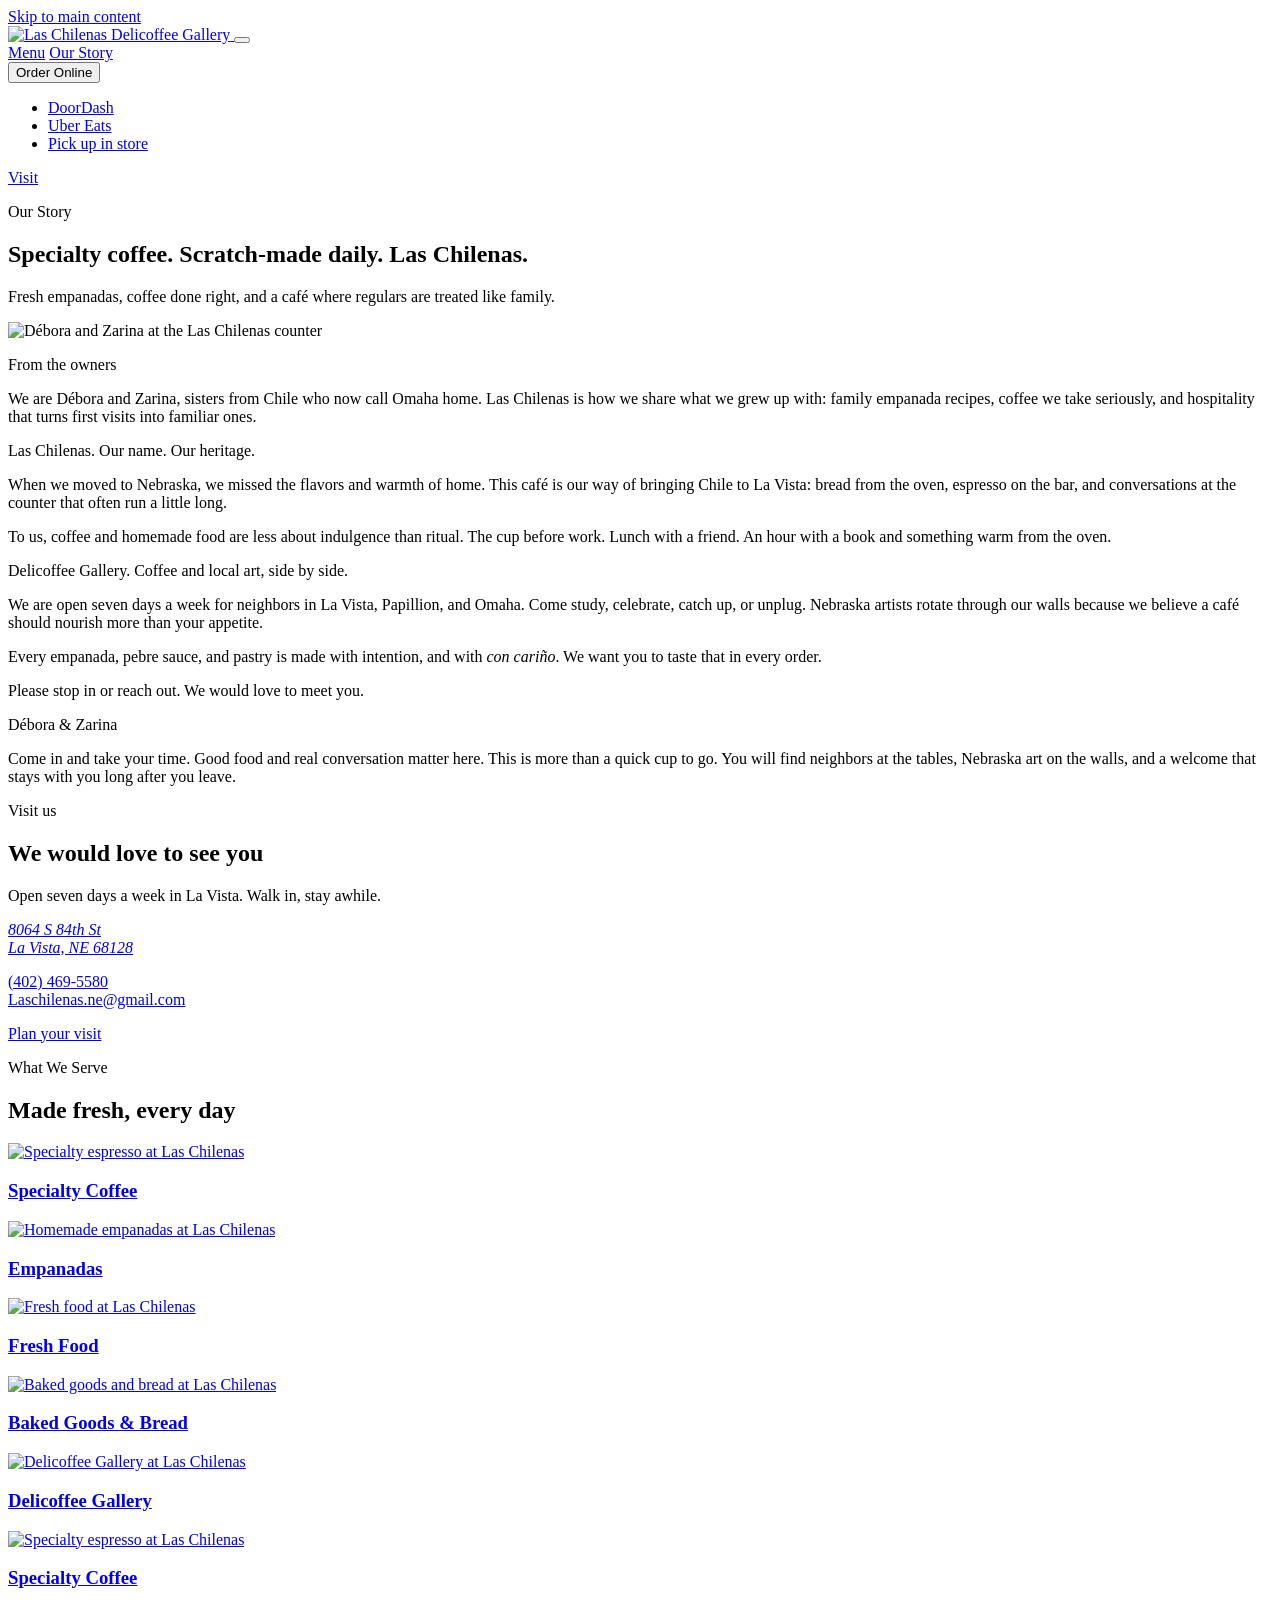
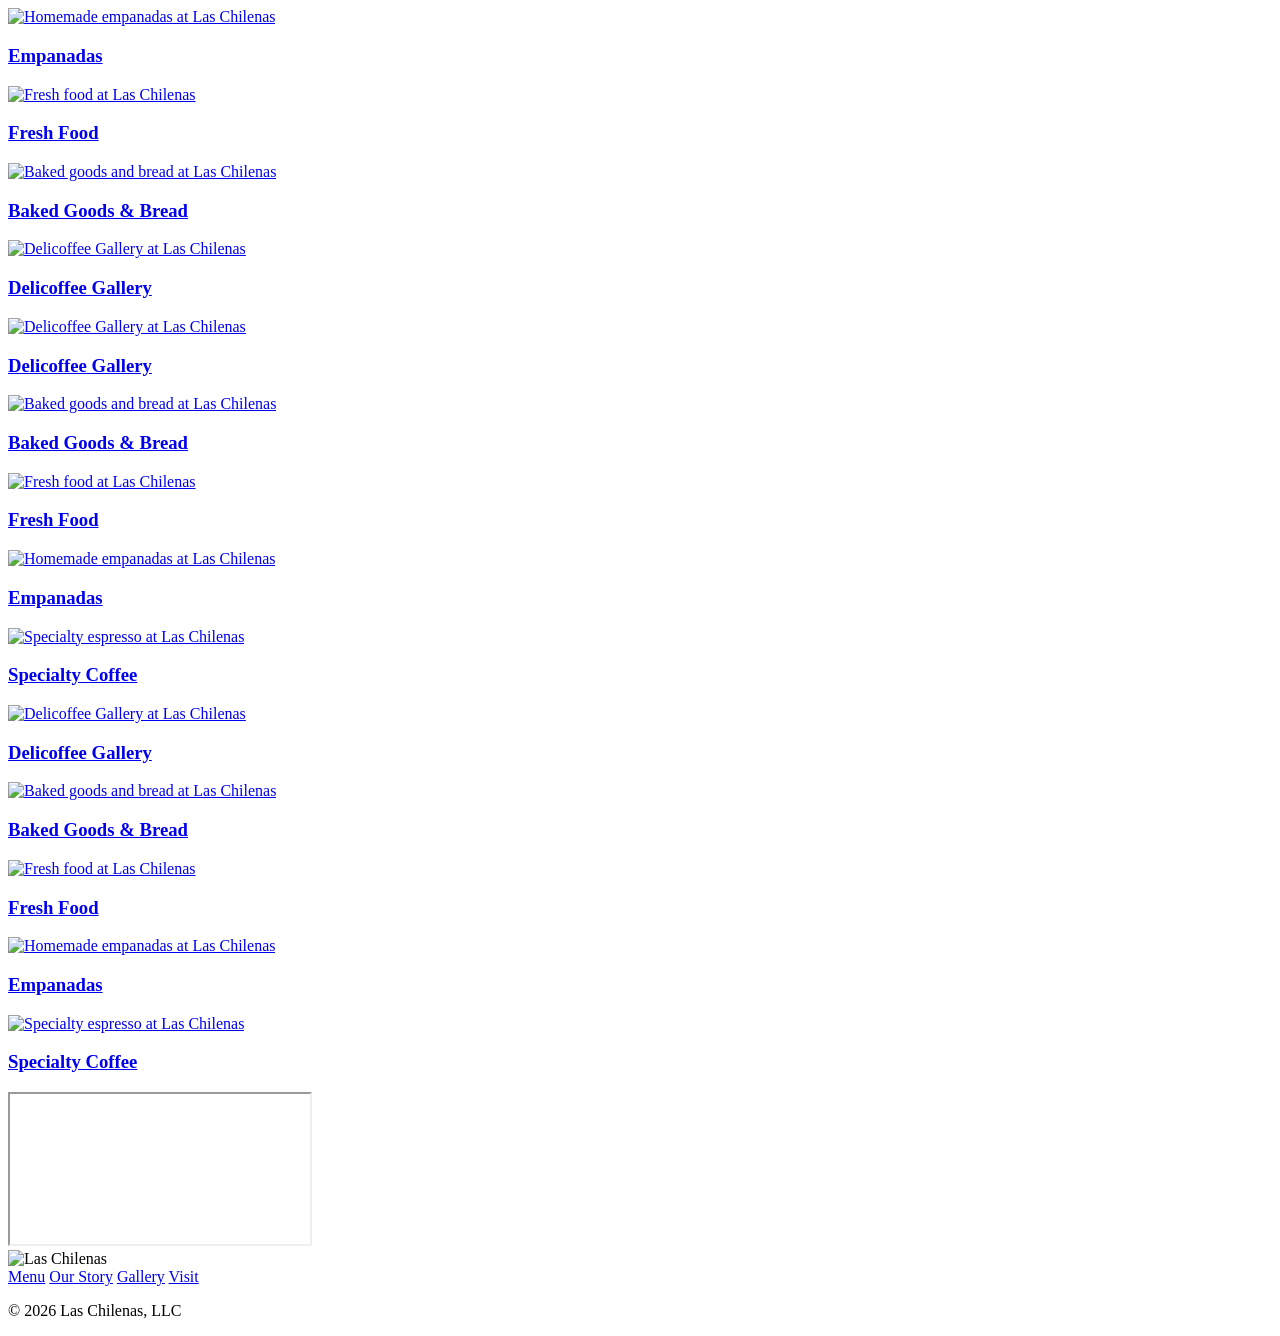
==== about.html @ c07db8d2 "Add files via upload" ====
<!DOCTYPE html>
<html lang="en">
<head>
  <meta charset="UTF-8">
  <meta name="viewport" content="width=device-width, initial-scale=1.0">
  <title>Our Story | Las Chilenas — Chilean Coffee &amp; Empanadas in La Vista, Nebraska</title>
  <meta name="description" content="Meet Débora and Zarina, the Chilean sisters behind Las Chilenas. Homemade empanadas, Guatemalan specialty coffee, and warm hospitality in La Vista, Nebraska.">
  <link rel="canonical" href="https://www.laschilenas.com/about">

  <meta property="og:type" content="website">
  <meta property="og:title" content="Our Story | Las Chilenas">
  <meta property="og:description" content="Two Chilean sisters sharing the flavors of home in La Vista, Nebraska.">
  <meta property="og:url" content="https://www.laschilenas.com/about">

  <link rel="preconnect" href="https://fonts.googleapis.com">
  <link rel="preconnect" href="https://fonts.gstatic.com" crossorigin>
  <link href="https://fonts.googleapis.com/css2?family=Newsreader:ital,opsz,wght@0,6..72,400;0,6..72,500;0,6..72,600;1,6..72,400&family=Instrument+Sans:wght@400;500;600;700&display=swap" rel="stylesheet">
  <link rel="stylesheet" href="css/styles.css">
</head>
<body class="page-about">

  <a href="#main" class="skip-link">Skip to main content</a>

  <header class="site-header is-scrolled" id="site-header">
    <div class="header-bar">
      <a href="index.html" class="logo-link" aria-label="Las Chilenas home">
        <img src="images/logo-las-chilenas-vector.svg" alt="Las Chilenas Delicoffee Gallery" class="header-logo-seal" width="56" height="56">
      </a>

      <button type="button" class="menu-toggle" aria-label="Open menu" aria-expanded="false" aria-controls="main-nav">
        <span class="menu-toggle__bar" aria-hidden="true"></span>
        <span class="menu-toggle__bar" aria-hidden="true"></span>
        <span class="menu-toggle__bar" aria-hidden="true"></span>
      </button>
    </div>

    <div class="nav-backdrop" aria-hidden="true"></div>

    <nav id="main-nav" class="main-nav" aria-label="Main navigation">
      <a href="menu.html">Menu</a>
      <a href="about.html" aria-current="page">Our Story</a>
      <div class="nav-dropdown">
        <button type="button" class="nav-dropdown__trigger" aria-expanded="false" aria-haspopup="true">Order Online</button>
        <ul class="nav-dropdown__menu" role="menu">
          <li role="none"><a href="https://www.doordash.com/store/36217389?utm_source=mx_share" role="menuitem" target="_blank" rel="noopener noreferrer">DoorDash</a></li>
          <li role="none"><a href="https://www.ubereats.com/store/las-chilenas-la-vista/IOowGbUzXh-drGN0BZdOHw?diningMode=DELIVERY&amp;surfaceName=" role="menuitem" target="_blank" rel="noopener noreferrer">Uber Eats</a></li>
          <li role="none"><a href="https://order.toasttab.com/online/las-chilenas-llc-8064-south-84th-street" role="menuitem" target="_blank" rel="noopener noreferrer">Pick up in store</a></li>
        </ul>
      </div>
      <a href="visit-us.html">Visit</a>
    </nav>
  </header>

  <main id="main">
    <article class="about-story">
      <header class="about-page-hero">
        <p class="eyebrow">Our Story</p>
        <h1 class="about-page-hero__stack">
          <span>Specialty coffee.</span>
          <span>Scratch-made daily.</span>
          <span>Las Chilenas.</span>
        </h1>
        <p class="about-page-hook">Fresh empanadas, coffee done right, and a café where regulars are treated like family.</p>
      </header>

      <section class="about-page-letter" aria-labelledby="owners-heading">
        <div class="about-page-letter__grid">
          <div class="about-page-letter__visual">
            <img src="images/Chilena-2-1.jpg" alt="Débora and Zarina at the Las Chilenas counter" width="800" height="1000" loading="lazy">
          </div>
          <div class="about-page-letter__copy">
            <p class="eyebrow" id="owners-heading">From the owners</p>
            <p>
              We are Débora and Zarina, sisters from Chile who now call Omaha home. Las Chilenas is how we share what we grew up with: family empanada recipes, coffee we take seriously, and hospitality that turns first visits into familiar ones.
            </p>
            <p class="about-page-aside">Las Chilenas. Our name. Our heritage.</p>
            <p>
              When we moved to Nebraska, we missed the flavors and warmth of home. This café is our way of bringing Chile to La Vista: bread from the oven, espresso on the bar, and conversations at the counter that often run a little long.
            </p>
            <p>
              To us, coffee and homemade food are less about indulgence than ritual. The cup before work. Lunch with a friend. An hour with a book and something warm from the oven.
            </p>
            <p class="about-page-aside">Delicoffee Gallery. Coffee and local art, side by side.</p>
            <p>
              We are open seven days a week for neighbors in La Vista, Papillion, and Omaha. Come study, celebrate, catch up, or unplug. Nebraska artists rotate through our walls because we believe a café should nourish more than your appetite.
            </p>
            <p>
              Every empanada, pebre sauce, and pastry is made with intention, and with <em>con cariño</em>. We want you to taste that in every order.
            </p>
            <p>Please stop in or reach out. We would love to meet you.</p>
            <p class="about-page-signature">Débora &amp; Zarina</p>
          </div>
        </div>
      </section>

      <section class="about-page-ritual" aria-label="A place to gather">
        <div class="about-page-ritual__inner">
          <p>
            Come in and take your time. Good food and real conversation matter here. This is more than a quick cup to go. You will find neighbors at the tables, Nebraska art on the walls, and a welcome that stays with you long after you leave.
          </p>
        </div>
      </section>

      <section class="about-page-visit" aria-labelledby="about-visit-heading">
        <div class="about-page-visit__inner">
          <p class="eyebrow">Visit us</p>
          <h2 id="about-visit-heading">We would love to see you</h2>
          <p class="about-page-visit__lead">Open seven days a week in La Vista. Walk in, stay awhile.</p>
          <address class="about-page-visit__address">
            <a href="https://maps.google.com/?q=8064+S+84th+St+La+Vista+NE+68128" target="_blank" rel="noopener noreferrer">
              8064 S 84th St<br>La Vista, NE 68128
            </a>
          </address>
          <p class="about-page-visit__contact">
            <a href="tel:+14024695580">(402) 469-5580</a><br>
            <a href="mailto:Laschilenas.ne@gmail.com">Laschilenas.ne@gmail.com</a>
          </p>
          <a href="visit-us.html" class="btn btn-dark">Plan your visit</a>
        </div>
      </section>
    </article>

    <section class="menu-scroll menu-scroll--dual" aria-labelledby="about-menu-heading">
      <div class="menu-scroll-header">
        <p class="eyebrow">What We Serve</p>
        <h2 id="about-menu-heading">Made fresh, every day</h2>
      </div>
      <div class="auto-marquee-dual">
        <div class="auto-marquee auto-marquee--menu" data-auto-marquee>
          <div class="auto-marquee__viewport">
            <div class="auto-marquee__track">
              <div class="auto-marquee__group" role="list" aria-label="Menu highlights">
                <article class="menu-item" role="listitem">
                  <a href="index.html#visit" class="menu-item-link">
                    <div class="menu-item-image">
                      <img src="images/best-espresso-in-omaha.jpg" alt="Specialty espresso at Las Chilenas" width="600" height="750" loading="lazy">
                    </div>
                    <h3>Specialty Coffee</h3>
                  </a>
                </article>
                <article class="menu-item" role="listitem">
                  <a href="index.html#visit" class="menu-item-link">
                    <div class="menu-item-image">
                      <img src="images/best-empanadas-in-omaha-spanish-hot-pockets.jpg" alt="Homemade empanadas at Las Chilenas" width="600" height="750" loading="lazy">
                    </div>
                    <h3>Empanadas</h3>
                  </a>
                </article>
                <article class="menu-item" role="listitem">
                  <a href="index.html#visit" class="menu-item-link">
                    <div class="menu-item-image">
                      <img src="images/lunch-near-me-papillion.jpg" alt="Fresh food at Las Chilenas" width="600" height="750" loading="lazy">
                    </div>
                    <h3>Fresh Food</h3>
                  </a>
                </article>
                <article class="menu-item" role="listitem">
                  <a href="index.html#visit" class="menu-item-link">
                    <div class="menu-item-image">
                      <img src="images/laschilenas-ne-desserts.jpg" alt="Baked goods and bread at Las Chilenas" width="600" height="750" loading="lazy">
                    </div>
                    <h3>Baked Goods &amp; Bread</h3>
                  </a>
                </article>
                <article class="menu-item" role="listitem">
                  <a href="index.html#gallery" class="menu-item-link">
                    <div class="menu-item-image">
                      <img src="images/local-artwork-gallery-and-coffee.jpg" alt="Delicoffee Gallery at Las Chilenas" width="600" height="750" loading="lazy">
                    </div>
                    <h3>Delicoffee Gallery</h3>
                  </a>
                </article>
              </div>
            </div>
          </div>
        </div>
        <div class="auto-marquee auto-marquee--menu" data-auto-marquee data-auto-marquee-reverse>
          <div class="auto-marquee__viewport">
            <div class="auto-marquee__track">
              <div class="auto-marquee__group" role="list" aria-label="Menu highlights">
                <article class="menu-item" role="listitem">
                  <a href="index.html#gallery" class="menu-item-link">
                    <div class="menu-item-image">
                      <img src="images/local-artwork-gallery-and-coffee.jpg" alt="Delicoffee Gallery at Las Chilenas" width="600" height="750" loading="lazy">
                    </div>
                    <h3>Delicoffee Gallery</h3>
                  </a>
                </article>
                <article class="menu-item" role="listitem">
                  <a href="index.html#visit" class="menu-item-link">
                    <div class="menu-item-image">
                      <img src="images/laschilenas-ne-desserts.jpg" alt="Baked goods and bread at Las Chilenas" width="600" height="750" loading="lazy">
                    </div>
                    <h3>Baked Goods &amp; Bread</h3>
                  </a>
                </article>
                <article class="menu-item" role="listitem">
                  <a href="index.html#visit" class="menu-item-link">
                    <div class="menu-item-image">
                      <img src="images/lunch-near-me-papillion.jpg" alt="Fresh food at Las Chilenas" width="600" height="750" loading="lazy">
                    </div>
                    <h3>Fresh Food</h3>
                  </a>
                </article>
                <article class="menu-item" role="listitem">
                  <a href="index.html#visit" class="menu-item-link">
                    <div class="menu-item-image">
                      <img src="images/best-empanadas-in-omaha-spanish-hot-pockets.jpg" alt="Homemade empanadas at Las Chilenas" width="600" height="750" loading="lazy">
                    </div>
                    <h3>Empanadas</h3>
                  </a>
                </article>
                <article class="menu-item" role="listitem">
                  <a href="index.html#visit" class="menu-item-link">
                    <div class="menu-item-image">
                      <img src="images/best-espresso-in-omaha.jpg" alt="Specialty espresso at Las Chilenas" width="600" height="750" loading="lazy">
                    </div>
                    <h3>Specialty Coffee</h3>
                  </a>
                </article>
              </div>
            </div>
          </div>
        </div>
      </div>
    </section>

    <section class="map-section" aria-label="Map to Las Chilenas">
      <iframe
        src="https://www.google.com/maps/embed?pb=!1m18!1m12!1m3!1d3003.0577635278178!2d-96.04564710000001!3d41.176907299999996!2m3!1f0!2f0!3f0!3m2!1i1024!2i768!4f13.1!3m3!1m2!1s0x87938bda16a2f359%3A0xf21f3c4ce5357ab8!2sCoffee%20Bakery%20%22Las%20Chilenas%22%20Chilean%20Empanadas%20%26%20Specialty%20Coffee!5e0!3m2!1sen!2sus!4v1780367931080!5m2!1sen!2sus"
        allowfullscreen=""
        loading="lazy"
        referrerpolicy="no-referrer-when-downgrade"
        title="Las Chilenas on Google Maps"
      ></iframe>
    </section>
  </main>

  <footer class="site-footer">
    <div class="footer-inner">
      <img src="images/logo-main-2.png" alt="Las Chilenas" class="footer-logo-seal" width="64" height="64">
      <nav class="footer-nav" aria-label="Footer navigation">
        <a href="menu.html">Menu</a>
        <a href="about.html" aria-current="page">Our Story</a>
        <a href="index.html#gallery">Gallery</a>
        <a href="visit-us.html">Visit</a>
      </nav>
      <p class="footer-copy">&copy; 2026 Las Chilenas, LLC</p>
    </div>
  </footer>

  <script>
    const toggle = document.querySelector('.menu-toggle');
    const nav = document.querySelector('.main-nav');
    const navBackdrop = document.querySelector('.nav-backdrop');

    const closeNav = () => {
      nav?.classList.remove('open');
      toggle?.setAttribute('aria-expanded', 'false');
      toggle?.setAttribute('aria-label', 'Open menu');
      document.body.classList.remove('nav-open');
      navBackdrop?.setAttribute('aria-hidden', 'true');
    };

    const openNav = () => {
      nav?.classList.add('open');
      toggle?.setAttribute('aria-expanded', 'true');
      toggle?.setAttribute('aria-label', 'Close menu');
      document.body.classList.add('nav-open');
      navBackdrop?.setAttribute('aria-hidden', 'false');
    };

    toggle?.addEventListener('click', () => {
      if (nav?.classList.contains('open')) {
        closeNav();
      } else {
        openNav();
      }
    });

    navBackdrop?.addEventListener('click', closeNav);

    nav?.querySelectorAll('a').forEach(link => {
      link.addEventListener('click', closeNav);
    });

    document.querySelectorAll('.nav-dropdown').forEach((dropdown) => {
      const trigger = dropdown.querySelector('.nav-dropdown__trigger');
      trigger?.addEventListener('click', (e) => {
        e.stopPropagation();
        const open = dropdown.classList.toggle('is-open');
        trigger.setAttribute('aria-expanded', String(open));
      });
    });

    document.addEventListener('click', (e) => {
      if (e.target.closest('.nav-dropdown')) return;
      document.querySelectorAll('.nav-dropdown').forEach((dropdown) => {
        dropdown.classList.remove('is-open');
        dropdown.querySelector('.nav-dropdown__trigger')?.setAttribute('aria-expanded', 'false');
      });
    });

    const reducedMotion = window.matchMedia('(prefers-reduced-motion: reduce)');

    const initAutoMarquee = (root) => {
      const track = root.querySelector('.auto-marquee__track');
      const group = root.querySelector('.auto-marquee__group');
      if (!track || !group) return;

      const isReverse = root.hasAttribute('data-auto-marquee-reverse');

      const ensureClone = () => {
        if (!track.querySelector('.auto-marquee__group[aria-hidden="true"]')) {
          const clone = group.cloneNode(true);
          clone.setAttribute('aria-hidden', 'true');
          clone.querySelectorAll('[id]').forEach((el) => el.removeAttribute('id'));
          track.appendChild(clone);
        }
      };

      const sync = () => {
        if (reducedMotion.matches) {
          track.classList.remove('is-playing', 'is-reverse');
          track.style.animationDuration = '';
          track.style.removeProperty('--marquee-shift');
          return;
        }

        ensureClone();

        const width = group.getBoundingClientRect().width;
        const gap = parseFloat(getComputedStyle(track).gap) || 0;
        const shift = width + gap;

        track.style.setProperty('--marquee-shift', `${shift}px`);
        track.style.animationDuration = `${Math.max(28, shift / 35)}s`;
        track.classList.toggle('is-reverse', isReverse);
        track.classList.add('is-playing');
      };

      sync();
      reducedMotion.addEventListener('change', sync);
      window.addEventListener('resize', sync);

      group.querySelectorAll('img').forEach((img) => {
        if (!img.complete) {
          img.addEventListener('load', sync, { once: true });
        }
      });
    };

    document.querySelectorAll('[data-auto-marquee]').forEach(initAutoMarquee);
  </script>
</body>
</html>
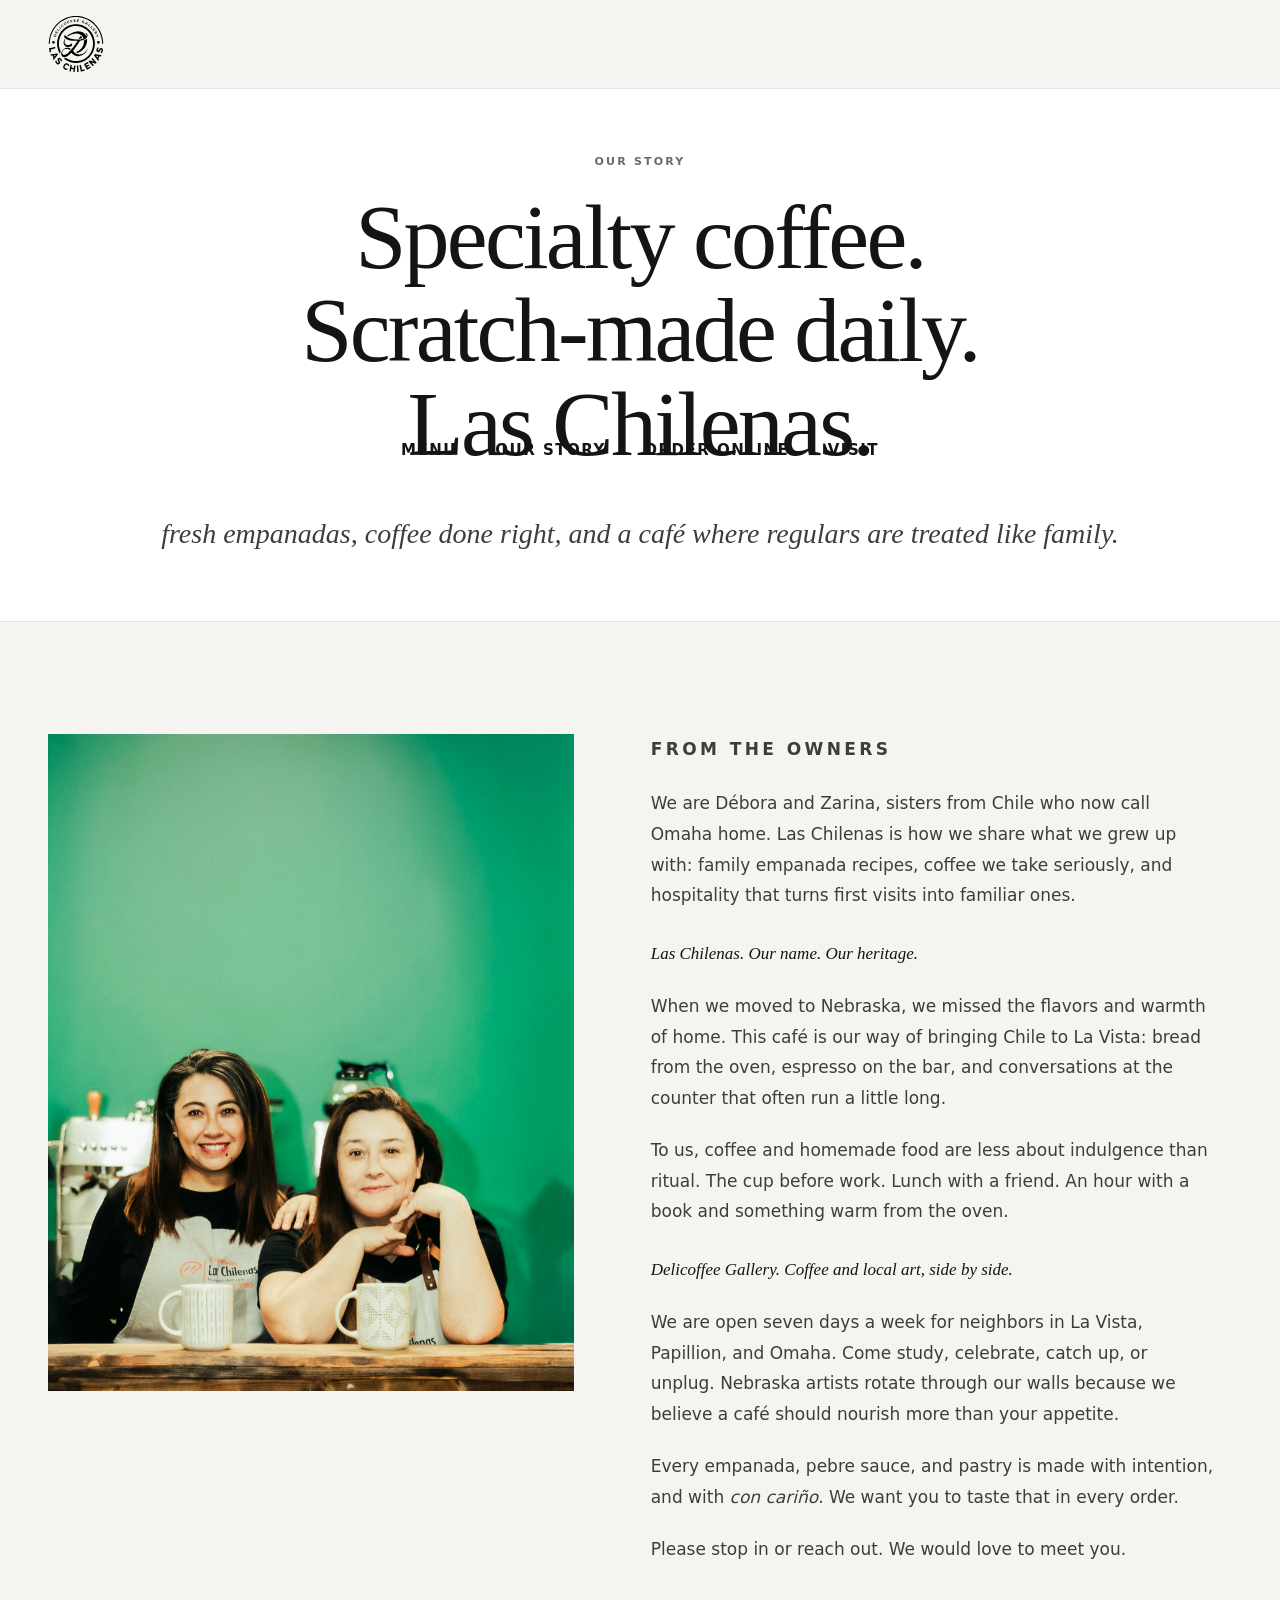
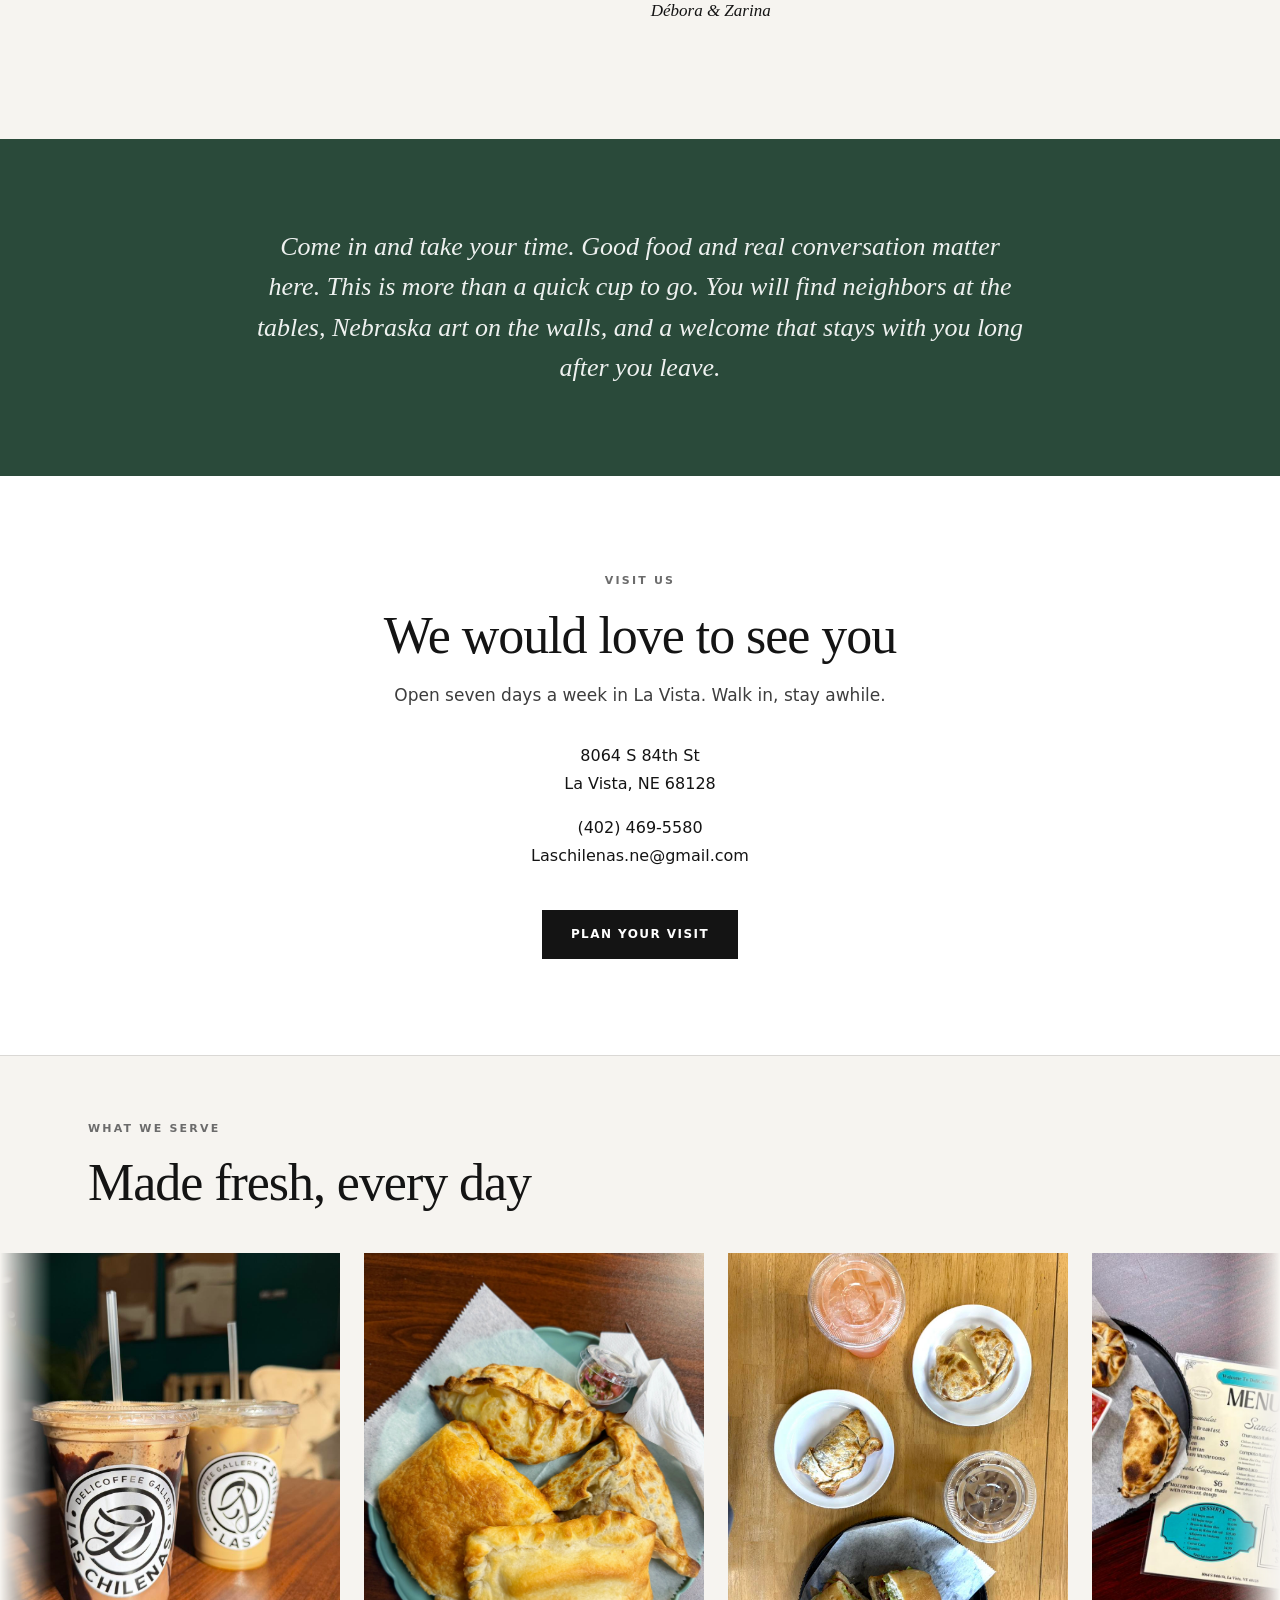
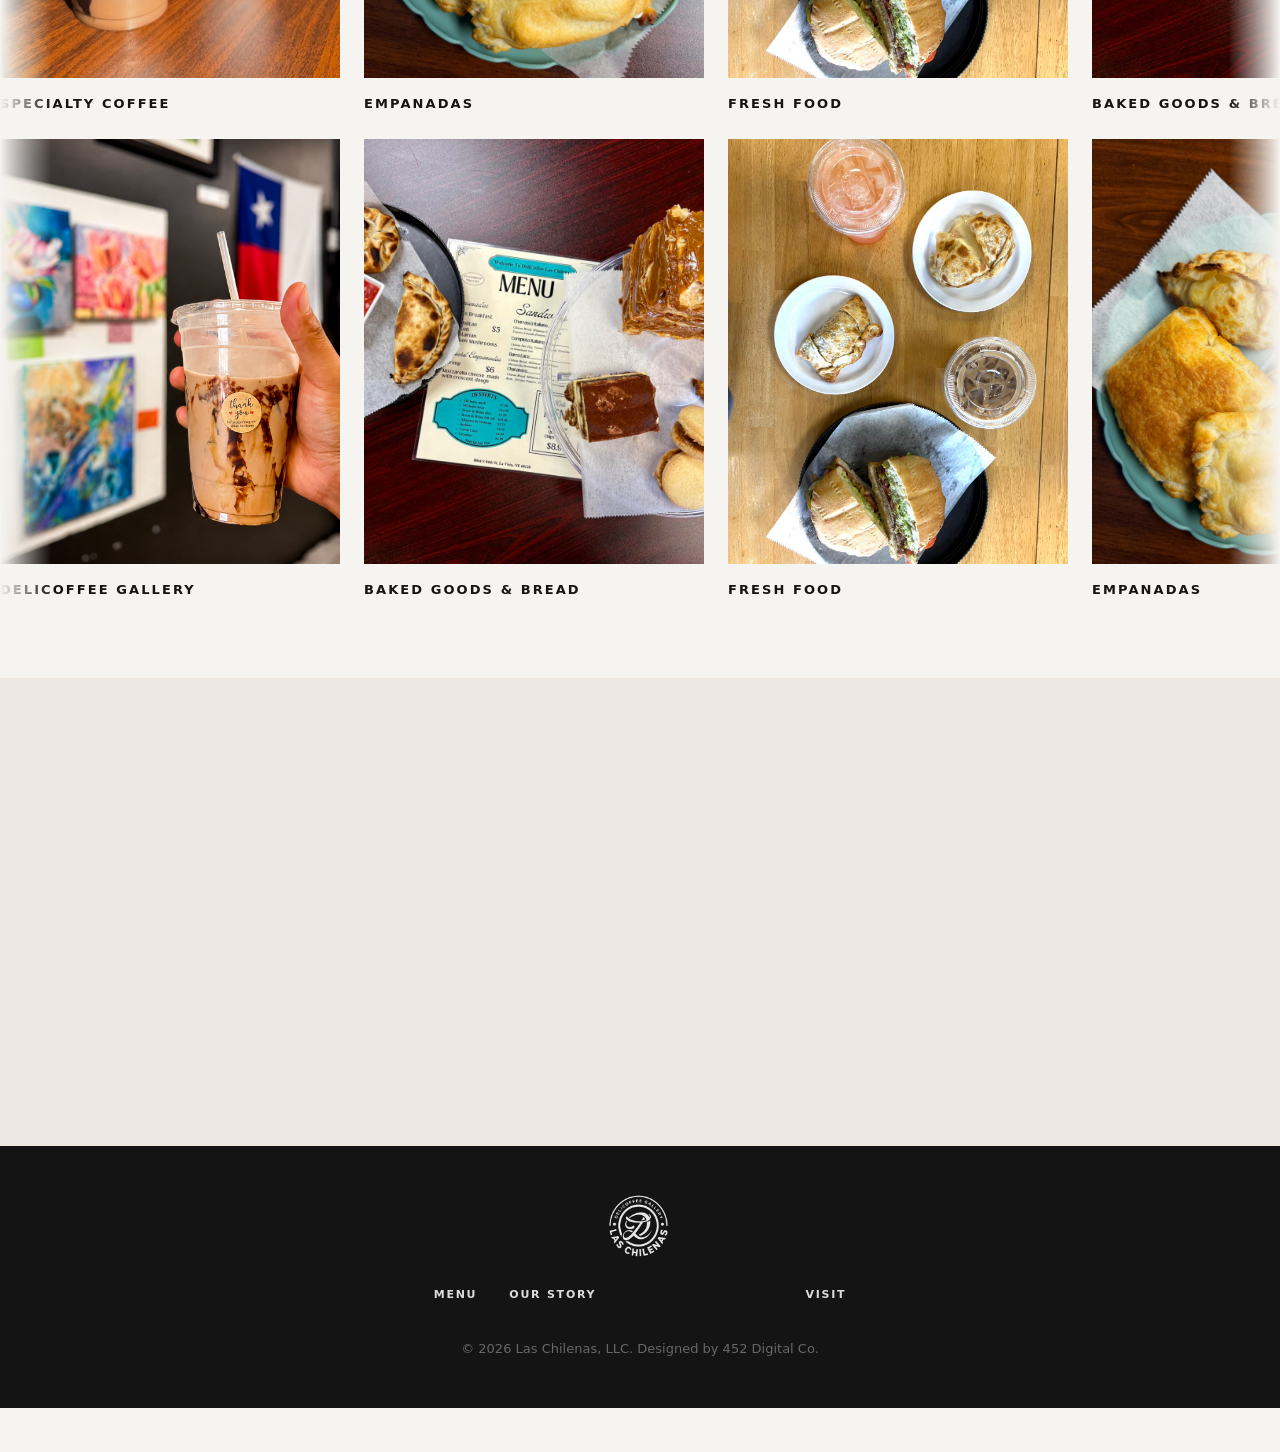
==== commit 0dc3cd53: "Add files via upload" ====
--- a/about.html
+++ b/about.html
@@ -16,6 +16,7 @@
   <link rel="preconnect" href="https://fonts.gstatic.com" crossorigin>
   <link href="https://fonts.googleapis.com/css2?family=Newsreader:ital,opsz,wght@0,6..72,400;0,6..72,500;0,6..72,600;1,6..72,400&family=Instrument+Sans:wght@400;500;600;700&display=swap" rel="stylesheet">
   <link rel="stylesheet" href="css/styles.css">
+  <link rel="icon" href="images/logo-las-chilenas-vector.svg" type="image/svg+xml" sizes="any">
 </head>
 <body class="page-about">
 
@@ -33,23 +34,23 @@
         <span class="menu-toggle__bar" aria-hidden="true"></span>
       </button>
     </div>
-
-    <div class="nav-backdrop" aria-hidden="true"></div>
-
-    <nav id="main-nav" class="main-nav" aria-label="Main navigation">
-      <a href="menu.html">Menu</a>
-      <a href="about.html" aria-current="page">Our Story</a>
-      <div class="nav-dropdown">
-        <button type="button" class="nav-dropdown__trigger" aria-expanded="false" aria-haspopup="true">Order Online</button>
-        <ul class="nav-dropdown__menu" role="menu">
-          <li role="none"><a href="https://www.doordash.com/store/36217389?utm_source=mx_share" role="menuitem" target="_blank" rel="noopener noreferrer">DoorDash</a></li>
-          <li role="none"><a href="https://www.ubereats.com/store/las-chilenas-la-vista/IOowGbUzXh-drGN0BZdOHw?diningMode=DELIVERY&amp;surfaceName=" role="menuitem" target="_blank" rel="noopener noreferrer">Uber Eats</a></li>
-          <li role="none"><a href="https://order.toasttab.com/online/las-chilenas-llc-8064-south-84th-street" role="menuitem" target="_blank" rel="noopener noreferrer">Pick up in store</a></li>
-        </ul>
-      </div>
-      <a href="visit-us.html">Visit</a>
-    </nav>
   </header>
+
+  <div class="nav-backdrop" aria-hidden="true"></div>
+
+  <nav id="main-nav" class="main-nav" aria-label="Main navigation">
+    <a href="menu.html">Menu</a>
+    <a href="about.html" aria-current="page">Our Story</a>
+    <div class="nav-dropdown">
+      <button type="button" class="nav-dropdown__trigger" aria-expanded="false" aria-haspopup="true">Order Online</button>
+      <ul class="nav-dropdown__menu" role="menu">
+        <li role="none"><a href="https://www.doordash.com/store/36217389?utm_source=mx_share" role="menuitem" target="_blank" rel="noopener noreferrer">DoorDash</a></li>
+        <li role="none"><a href="https://www.ubereats.com/store/las-chilenas-la-vista/IOowGbUzXh-drGN0BZdOHw?diningMode=DELIVERY&amp;surfaceName=" role="menuitem" target="_blank" rel="noopener noreferrer">Uber Eats</a></li>
+        <li role="none"><a href="https://order.toasttab.com/online/las-chilenas-llc-8064-south-84th-street" role="menuitem" target="_blank" rel="noopener noreferrer">Pick up in store</a></li>
+      </ul>
+    </div>
+    <a href="visit-us.html">Visit</a>
+  </nav>
 
   <main id="main">
     <article class="about-story">
@@ -242,10 +243,17 @@
       <nav class="footer-nav" aria-label="Footer navigation">
         <a href="menu.html">Menu</a>
         <a href="about.html" aria-current="page">Our Story</a>
-        <a href="index.html#gallery">Gallery</a>
+        <div class="nav-dropdown">
+          <button type="button" class="nav-dropdown__trigger" aria-expanded="false" aria-haspopup="true">Order Online</button>
+          <ul class="nav-dropdown__menu" role="menu">
+            <li role="none"><a href="https://www.doordash.com/store/36217389?utm_source=mx_share" role="menuitem" target="_blank" rel="noopener noreferrer">DoorDash</a></li>
+            <li role="none"><a href="https://www.ubereats.com/store/las-chilenas-la-vista/IOowGbUzXh-drGN0BZdOHw?diningMode=DELIVERY&amp;surfaceName=" role="menuitem" target="_blank" rel="noopener noreferrer">Uber Eats</a></li>
+            <li role="none"><a href="https://order.toasttab.com/online/las-chilenas-llc-8064-south-84th-street" role="menuitem" target="_blank" rel="noopener noreferrer">Pick up in store</a></li>
+          </ul>
+        </div>
         <a href="visit-us.html">Visit</a>
       </nav>
-      <p class="footer-copy">&copy; 2026 Las Chilenas, LLC</p>
+      <p class="footer-copy">&copy; 2026 Las Chilenas, LLC. Designed by <a href="https://452digitalco.com" target="_blank" rel="noopener noreferrer">452 Digital Co.</a></p>
     </div>
   </footer>
 
@@ -305,18 +313,33 @@
 
     const initAutoMarquee = (root) => {
       const track = root.querySelector('.auto-marquee__track');
-      const group = root.querySelector('.auto-marquee__group');
-      if (!track || !group) return;
+      const viewport = root.querySelector('.auto-marquee__viewport');
+      const group = track?.querySelector('.auto-marquee__group:not([aria-hidden="true"])');
+      if (!track || !group || !viewport) return;
 
       const isReverse = root.hasAttribute('data-auto-marquee-reverse');
 
-      const ensureClone = () => {
-        if (!track.querySelector('.auto-marquee__group[aria-hidden="true"]')) {
+      const ensureClones = () => {
+        track.querySelectorAll('.auto-marquee__group[aria-hidden="true"]').forEach((el) => el.remove());
+
+        const groupWidth = group.getBoundingClientRect().width;
+        if (groupWidth <= 0) return 0;
+
+        const gap = parseFloat(getComputedStyle(track).gap) || 0;
+        const viewportWidth = viewport.getBoundingClientRect().width;
+        const minGroups = Math.max(
+          2,
+          Math.ceil((viewportWidth + groupWidth) / (groupWidth + gap))
+        );
+
+        while (track.querySelectorAll('.auto-marquee__group').length < minGroups) {
           const clone = group.cloneNode(true);
           clone.setAttribute('aria-hidden', 'true');
           clone.querySelectorAll('[id]').forEach((el) => el.removeAttribute('id'));
           track.appendChild(clone);
         }
+
+        return groupWidth;
       };
 
       const sync = () => {
@@ -327,21 +350,29 @@
           return;
         }
 
-        ensureClone();
-
-        const width = group.getBoundingClientRect().width;
+        const groupWidth = ensureClones();
+        if (!groupWidth) return;
+
         const gap = parseFloat(getComputedStyle(track).gap) || 0;
-        const shift = width + gap;
+        const shift = groupWidth + gap;
 
         track.style.setProperty('--marquee-shift', `${shift}px`);
         track.style.animationDuration = `${Math.max(28, shift / 35)}s`;
         track.classList.toggle('is-reverse', isReverse);
+        track.classList.remove('is-playing');
+        void track.offsetWidth;
         track.classList.add('is-playing');
       };
 
       sync();
       reducedMotion.addEventListener('change', sync);
       window.addEventListener('resize', sync);
+
+      if (typeof ResizeObserver !== 'undefined') {
+        const resizeObserver = new ResizeObserver(sync);
+        resizeObserver.observe(group);
+        resizeObserver.observe(viewport);
+      }
 
       group.querySelectorAll('img').forEach((img) => {
         if (!img.complete) {
--- a/css/styles.css
+++ b/css/styles.css
@@ -0,0 +1,2298 @@
+/* Las Chilenas — editorial café (Las Chilenas × MIAM hybrid) */
+:root {
+  --ink: #141414;
+  --ink-soft: #3d3d3d;
+  --ink-muted: #6b6b6b;
+  --paper: #f6f4f0;
+  --paper-warm: #ede9e2;
+  --white: #ffffff;
+  --accent: #a84828;
+  --accent-hover: #8c3a20;
+  --green: #2a4a3a;
+  --line: rgba(20, 20, 20, 0.12);
+  --font-display: "Newsreader", Georgia, "Times New Roman", serif;
+  --font-ui: "Instrument Sans", system-ui, sans-serif;
+  --ease: 0.35s cubic-bezier(0.4, 0, 0.2, 1);
+  --header-h: 4.5rem;
+}
+
+*,
+*::before,
+*::after {
+  box-sizing: border-box;
+  margin: 0;
+  padding: 0;
+}
+
+html {
+  scroll-behavior: smooth;
+  scroll-padding-top: var(--header-h);
+  font-size: 16px;
+}
+
+body {
+  font-family: var(--font-ui);
+  color: var(--ink);
+  background: var(--paper);
+  line-height: 1.6;
+  -webkit-font-smoothing: antialiased;
+}
+
+body.nav-open {
+  overflow: hidden;
+}
+
+img {
+  max-width: 100%;
+  height: auto;
+  display: block;
+}
+
+a {
+  color: inherit;
+  text-decoration: none;
+}
+
+.visually-hidden {
+  position: absolute;
+  width: 1px;
+  height: 1px;
+  padding: 0;
+  margin: -1px;
+  overflow: hidden;
+  clip: rect(0, 0, 0, 0);
+  white-space: nowrap;
+  border: 0;
+}
+
+.skip-link {
+  position: absolute;
+  top: -100%;
+  left: 1rem;
+  z-index: 9999;
+  padding: 0.75rem 1.25rem;
+  background: var(--ink);
+  color: var(--white);
+}
+
+.skip-link:focus {
+  top: 1rem;
+}
+
+/* —— Header —— */
+.site-header {
+  position: fixed;
+  top: 0;
+  left: 0;
+  right: 0;
+  z-index: 200;
+  transition: background var(--ease), box-shadow var(--ease);
+}
+
+.nav-backdrop {
+  display: none;
+}
+
+.site-header.is-scrolled {
+  background: rgba(246, 244, 240, 0.96);
+  backdrop-filter: blur(12px);
+  box-shadow: 0 1px 0 var(--line);
+}
+
+.header-bar {
+  display: grid;
+  grid-template-columns: 1fr auto 1fr;
+  align-items: center;
+  max-width: 1400px;
+  margin-inline: auto;
+  padding: 1rem clamp(1.25rem, 4vw, 3rem);
+  min-height: var(--header-h);
+}
+
+.logo-link {
+  justify-self: start;
+}
+
+.header-logo-seal {
+  width: 56px;
+  height: 56px;
+  transition: filter var(--ease);
+}
+
+.site-header:not(.is-scrolled) .header-logo-seal {
+  filter: brightness(0) invert(1);
+}
+
+.main-nav {
+  display: flex;
+  align-items: center;
+  gap: clamp(1.25rem, 3vw, 2.5rem);
+}
+
+.main-nav a {
+  font-size: 0.9375rem;
+  font-weight: 600;
+  letter-spacing: 0.1em;
+  text-transform: uppercase;
+  color: var(--ink);
+  transition: color var(--ease), opacity var(--ease);
+}
+
+.site-header:not(.is-scrolled) .main-nav > a:not(.nav-cta) {
+  color: var(--white);
+}
+
+.main-nav a:hover {
+  opacity: 0.65;
+}
+
+.nav-dropdown {
+  position: relative;
+}
+
+/* Extends hover target between trigger and absolutely positioned menu */
+.nav-dropdown::after {
+  content: "";
+  position: absolute;
+  top: 100%;
+  left: 50%;
+  transform: translateX(-50%);
+  width: 13.5rem;
+  height: 0.65rem;
+  z-index: 299;
+}
+
+.nav-dropdown__trigger {
+  font-family: var(--font-ui);
+  font-size: 0.9375rem;
+  font-weight: 600;
+  letter-spacing: 0.1em;
+  text-transform: uppercase;
+  color: var(--ink);
+  background: none;
+  border: none;
+  padding: 0;
+  cursor: pointer;
+  line-height: 1.2;
+}
+
+.site-header:not(.is-scrolled) .nav-dropdown__trigger {
+  color: var(--white);
+}
+
+.nav-dropdown__menu {
+  position: absolute;
+  top: calc(100% + 0.5rem);
+  left: 50%;
+  transform: translateX(-50%);
+  min-width: 13.5rem;
+  margin: 0;
+  padding: 0.5rem 0;
+  list-style: none;
+  background: var(--white);
+  border: 1px solid var(--line);
+  box-shadow: 0 12px 32px rgba(20, 20, 20, 0.18);
+  opacity: 0;
+  visibility: hidden;
+  pointer-events: none;
+  transition: opacity var(--ease), visibility var(--ease);
+  z-index: 300;
+}
+
+/* Invisible bridge so the menu stays open while moving from trigger to links */
+.nav-dropdown__menu::before {
+  content: "";
+  position: absolute;
+  left: 0;
+  right: 0;
+  bottom: 100%;
+  height: 0.65rem;
+}
+
+.nav-dropdown__menu a {
+  display: block;
+  padding: 0.65rem 1.25rem;
+  font-size: 0.8125rem;
+  font-weight: 600;
+  letter-spacing: 0.1em;
+  text-transform: uppercase;
+  color: var(--ink);
+  opacity: 1;
+  white-space: nowrap;
+  transition: background var(--ease), color var(--ease);
+}
+
+.nav-dropdown__menu a:hover {
+  opacity: 1;
+  background: var(--paper-warm);
+  color: var(--accent);
+}
+
+.nav-dropdown:hover .nav-dropdown__menu,
+.nav-dropdown:focus-within .nav-dropdown__menu,
+.nav-dropdown.is-open .nav-dropdown__menu {
+  opacity: 1;
+  visibility: visible;
+  pointer-events: auto;
+}
+
+.nav-cta {
+  padding: 0.55rem 1.1rem;
+  border: 1px solid currentColor;
+  transition: background var(--ease), color var(--ease);
+}
+
+.site-header:not(.is-scrolled) .nav-cta {
+  color: var(--white);
+  border-color: var(--white);
+}
+
+.site-header.is-scrolled .nav-cta {
+  background: var(--ink);
+  color: var(--white);
+  border-color: var(--ink);
+}
+
+.site-header.is-scrolled .nav-cta:hover {
+  background: var(--accent);
+  border-color: var(--accent);
+}
+
+.menu-toggle {
+  display: none;
+  justify-self: end;
+  background: none;
+  border: none;
+  cursor: pointer;
+  width: 2.5rem;
+  height: 2.5rem;
+  position: relative;
+  flex-shrink: 0;
+}
+
+.menu-toggle__bar {
+  position: absolute;
+  left: 0.25rem;
+  right: 0.25rem;
+  height: 2px;
+  background: var(--ink);
+  border-radius: 1px;
+  transition: transform var(--ease), top var(--ease), opacity var(--ease), background var(--ease);
+}
+
+.site-header:not(.is-scrolled) .menu-toggle__bar {
+  background: var(--white);
+}
+
+.menu-toggle__bar:nth-child(1) {
+  top: 0.65rem;
+}
+
+.menu-toggle__bar:nth-child(2) {
+  top: 1.15rem;
+}
+
+.menu-toggle__bar:nth-child(3) {
+  top: 1.65rem;
+}
+
+.menu-toggle[aria-expanded="true"] .menu-toggle__bar:nth-child(1) {
+  top: 1.15rem;
+  transform: rotate(45deg);
+}
+
+.menu-toggle[aria-expanded="true"] .menu-toggle__bar:nth-child(2) {
+  opacity: 0;
+}
+
+.menu-toggle[aria-expanded="true"] .menu-toggle__bar:nth-child(3) {
+  top: 1.15rem;
+  transform: rotate(-45deg);
+}
+
+@media (min-width: 769px) {
+  .header-bar {
+    position: relative;
+  }
+
+  .main-nav {
+    position: absolute;
+    left: 50%;
+    top: 50%;
+    transform: translate(-50%, -50%);
+    z-index: 2;
+  }
+}
+
+/* —— Hero —— */
+.hero {
+  position: relative;
+  min-height: 80svh;
+  display: flex;
+  flex-direction: column;
+  justify-content: flex-end;
+}
+
+.hero-media {
+  position: absolute;
+  top: 0;
+  right: 0;
+  bottom: 0;
+  left: -1px;
+}
+
+.hero-slideshow {
+  position: absolute;
+  inset: 0;
+}
+
+.hero-slide {
+  position: absolute;
+  inset: 0;
+  width: 100%;
+  height: 100%;
+  object-fit: cover;
+  object-position: center center;
+  opacity: 0;
+  transition: opacity 1.4s ease-in-out;
+}
+
+.hero-slide.is-active {
+  opacity: 1;
+}
+
+@media (prefers-reduced-motion: reduce) {
+  .hero-slide {
+    transition: none;
+  }
+
+  .hero-slide:not(.is-active) {
+    display: none;
+  }
+}
+
+.hero-media::after {
+  content: "";
+  position: absolute;
+  inset: 0;
+  background: linear-gradient(
+    to top,
+    rgba(0, 0, 0, 0.62) 0%,
+    rgba(0, 0, 0, 0.22) 48%,
+    rgba(0, 0, 0, 0.3) 100%
+  );
+}
+
+.hero-panel {
+  position: relative;
+  z-index: 2;
+  padding: clamp(2rem, 6vw, 4rem) clamp(1.5rem, 5vw, 4rem) clamp(3rem, 8vw, 6rem);
+  max-width: 1100px;
+}
+
+.hero-definitions {
+  display: grid;
+  grid-template-areas: "caption";
+}
+
+.hero-definition {
+  grid-area: caption;
+  opacity: 0;
+  transition: opacity 1.4s ease-in-out;
+  font-family: var(--font-ui);
+  font-weight: 400;
+  line-height: 1.5;
+  color: var(--white);
+  max-width: min(36rem, 92vw);
+  text-align: left;
+}
+
+.hero-definition.is-active {
+  opacity: 1;
+  z-index: 1;
+}
+
+/* Dictionary-style slide (con cariño only) */
+.hero-definition--dictionary .hero-definition-term {
+  display: block;
+  font-family: var(--font-display);
+  font-size: clamp(2.25rem, 6.5vw, 3.75rem);
+  font-weight: 400;
+  font-style: italic;
+  text-transform: none;
+  line-height: 1.15;
+  letter-spacing: -0.01em;
+}
+
+.hero-definition--dictionary .hero-definition-type,
+.hero-definition--dictionary .hero-definition-dash {
+  font-style: normal;
+  font-size: clamp(0.95rem, 2vw, 1.125rem);
+  font-weight: 400;
+  letter-spacing: 0.04em;
+  opacity: 0.9;
+}
+
+.hero-definition--dictionary .hero-definition-type {
+  display: inline-block;
+  margin-top: 0.65em;
+}
+
+.hero-definition--dictionary .hero-definition-dash {
+  margin-inline: 0.2em;
+}
+
+.hero-definition--dictionary .hero-definition-meaning {
+  display: block;
+  margin-top: 0.85em;
+  font-size: clamp(1rem, 2.2vw, 1.25rem);
+  font-family: var(--font-ui);
+  font-weight: 400;
+  font-style: normal;
+  letter-spacing: 0.01em;
+  line-height: 1.6;
+  opacity: 1;
+  max-width: 38ch;
+  text-align: left;
+}
+
+/* Promo headline slides (cozy corner, summer refreshers) — Hardy-style */
+.hero:has(.hero-definition--spotlight.is-active) {
+  justify-content: center;
+}
+
+.hero:has(.hero-definition--spotlight.is-active) .hero-panel {
+  padding-bottom: clamp(2rem, 6vw, 4rem);
+}
+
+.hero-definition--spotlight {
+  max-width: min(36rem, 92vw);
+  text-align: left;
+}
+
+.hero-spotlight__title {
+  display: block;
+}
+
+.hero-spotlight__line {
+  display: block;
+  font-family: var(--font-display);
+  font-size: clamp(2.75rem, 7vw, 4.75rem);
+  font-weight: 500;
+  font-style: normal;
+  text-transform: none;
+  letter-spacing: -0.02em;
+  line-height: 1.12;
+}
+
+.hero-spotlight__line + .hero-spotlight__line {
+  margin-top: 0.08em;
+}
+
+.hero-spotlight__tagline {
+  display: block;
+  margin-top: clamp(1.25rem, 3vw, 2rem);
+  font-family: var(--font-ui);
+  font-size: clamp(0.9375rem, 2vw, 1.125rem);
+  font-weight: 400;
+  letter-spacing: 0.1em;
+  line-height: 1.65;
+  max-width: 38ch;
+  opacity: 0.95;
+  text-transform: none;
+}
+
+.hero-definition--spotlight-summer {
+  max-width: min(44rem, 94vw);
+}
+
+.hero-definition--spotlight-summer .hero-spotlight__line {
+  font-size: clamp(3.5rem, 9.5vw, 6.25rem);
+  line-height: 1.08;
+}
+
+.hero-definition--spotlight-summer .hero-spotlight__tagline {
+  font-size: clamp(1.0625rem, 2.4vw, 1.375rem);
+  max-width: 42ch;
+}
+
+/* —— Shared type —— */
+.eyebrow {
+  font-size: 0.6875rem;
+  font-weight: 600;
+  letter-spacing: 0.2em;
+  text-transform: uppercase;
+  color: var(--ink-muted);
+  margin-bottom: 1rem;
+}
+
+h2 {
+  font-family: var(--font-display);
+  font-size: clamp(2rem, 4.5vw, 3.25rem);
+  font-weight: 500;
+  line-height: 1.15;
+  letter-spacing: -0.02em;
+  color: var(--ink);
+}
+
+.text-link {
+  display: inline-block;
+  margin-top: 1.5rem;
+  font-size: 0.75rem;
+  font-weight: 600;
+  letter-spacing: 0.12em;
+  text-transform: uppercase;
+  border-bottom: 1px solid var(--ink);
+  padding-bottom: 0.2em;
+  transition: color var(--ease), border-color var(--ease);
+}
+
+.text-link:hover {
+  color: var(--accent);
+  border-color: var(--accent);
+}
+
+.btn {
+  display: inline-flex;
+  align-items: center;
+  margin-top: 2rem;
+  padding: 0.85rem 1.75rem;
+  font-size: 0.75rem;
+  font-weight: 600;
+  letter-spacing: 0.12em;
+  text-transform: uppercase;
+  border: 1px solid transparent;
+  transition: background var(--ease), color var(--ease), border-color var(--ease);
+}
+
+.btn-dark {
+  background: var(--ink);
+  color: var(--white);
+  border-color: var(--ink);
+}
+
+.btn-dark:hover {
+  background: var(--accent);
+  border-color: var(--accent);
+}
+
+/* —— Intro —— */
+.intro {
+  padding: clamp(4rem, 10vw, 7rem) clamp(1.25rem, 4vw, 3rem);
+  background: var(--white);
+}
+
+.intro-grid {
+  display: grid;
+  grid-template-columns: 1fr 1fr;
+  gap: clamp(2rem, 6vw, 5rem);
+  max-width: 1200px;
+  margin-inline: auto;
+  align-items: center;
+}
+
+.intro-visual img {
+  width: 100%;
+  aspect-ratio: 4 / 5;
+  object-fit: cover;
+}
+
+.intro-copy p {
+  margin-top: 1.5rem;
+  font-size: 1.0625rem;
+  color: var(--ink-soft);
+  max-width: 42ch;
+  line-height: 1.7;
+}
+
+/* —— Menu scroll (MIAM-style) —— */
+.menu-scroll {
+  padding: clamp(3.5rem, 8vw, 6rem) 0 clamp(3rem, 6vw, 5rem);
+}
+
+.menu-scroll-header {
+  padding-inline: clamp(1.25rem, 4vw, 3rem);
+  max-width: 1200px;
+  margin: 0 auto 2.5rem;
+}
+
+/* —— Smooth auto-scrolling marquee —— */
+.auto-marquee__viewport {
+  overflow: hidden;
+  padding-inline: clamp(1.25rem, 4vw, 3rem);
+  mask-image: linear-gradient(
+    to right,
+    transparent,
+    #000 4%,
+    #000 96%,
+    transparent
+  );
+}
+
+.auto-marquee__track {
+  display: flex;
+  width: max-content;
+  gap: clamp(1rem, 2vw, 1.5rem);
+  will-change: transform;
+}
+
+.auto-marquee__track.is-playing {
+  animation: auto-marquee-scroll linear infinite;
+}
+
+.auto-marquee__track.is-reverse.is-playing {
+  animation-name: auto-marquee-scroll-reverse;
+}
+
+.auto-marquee__track.is-playing:hover {
+  animation-play-state: paused;
+}
+
+@keyframes auto-marquee-scroll {
+  from {
+    transform: translate3d(0, 0, 0);
+  }
+  to {
+    transform: translate3d(calc(-1 * var(--marquee-shift, 50%)), 0, 0);
+  }
+}
+
+@keyframes auto-marquee-scroll-reverse {
+  from {
+    transform: translate3d(calc(-1 * var(--marquee-shift, 50%)), 0, 0);
+  }
+  to {
+    transform: translate3d(0, 0, 0);
+  }
+}
+
+.auto-marquee-dual {
+  display: flex;
+  flex-direction: column;
+  gap: clamp(1rem, 2vw, 1.5rem);
+}
+
+.menu-scroll--dual {
+  padding: clamp(2.5rem, 5vw, 4rem) 0 clamp(3rem, 6vw, 5rem);
+  background: var(--paper);
+  border-top: 1px solid var(--line);
+}
+
+.menu-scroll--dual .auto-marquee__viewport {
+  padding-inline: 0;
+}
+
+.auto-marquee__group {
+  display: flex;
+  gap: clamp(1rem, 2vw, 1.5rem);
+  flex-shrink: 0;
+}
+
+@media (prefers-reduced-motion: reduce) {
+  .auto-marquee__viewport {
+    mask-image: none;
+    overflow-x: auto;
+    scrollbar-width: none;
+  }
+
+  .auto-marquee__viewport::-webkit-scrollbar {
+    display: none;
+  }
+
+  .auto-marquee__track {
+    width: auto;
+  }
+
+  .menu-item {
+    scroll-snap-align: start;
+  }
+
+  .auto-marquee__group {
+    scroll-snap-type: x mandatory;
+  }
+}
+
+.menu-item {
+  flex: 0 0 clamp(260px, 30vw, 340px);
+}
+
+.menu-item-link {
+  display: block;
+}
+
+.menu-item-image {
+  overflow: hidden;
+  margin-bottom: 1rem;
+  aspect-ratio: 4 / 5;
+  background: var(--paper-warm);
+}
+
+.menu-item-image img {
+  width: 100%;
+  height: 100%;
+  object-fit: cover;
+  transition: transform 0.7s ease;
+}
+
+.menu-item-link:hover .menu-item-image img {
+  transform: scale(1.04);
+}
+
+.menu-item h3 {
+  font-size: 0.8125rem;
+  font-weight: 600;
+  letter-spacing: 0.16em;
+  text-transform: uppercase;
+}
+
+/* —— Manifesto bands —— */
+.manifesto {
+  position: relative;
+}
+
+.manifesto-media {
+  position: relative;
+  width: 100%;
+  line-height: 0;
+  background: var(--ink);
+}
+
+.manifesto-media img {
+  display: block;
+  width: 100%;
+  height: auto;
+}
+
+.manifesto-copy {
+  padding: clamp(3rem, 8vw, 5.5rem) clamp(1.5rem, 6vw, 4rem);
+  background: var(--ink);
+  color: var(--white);
+}
+
+.manifesto-copy p {
+  max-width: 52rem;
+  margin-inline: auto;
+  font-size: clamp(0.875rem, 1.8vw, 1rem);
+  font-weight: 500;
+  letter-spacing: 0.06em;
+  line-height: 1.85;
+  text-transform: uppercase;
+  text-align: center;
+}
+
+.manifesto--lead .manifesto-copy {
+  background: var(--white);
+  color: var(--ink);
+}
+
+.manifesto-lead__title,
+#menu-heading {
+  font-family: var(--font-display);
+  font-size: clamp(2rem, 4.5vw, 3.25rem);
+  font-weight: 500;
+  line-height: 1.15;
+  letter-spacing: -0.02em;
+  color: var(--ink);
+}
+
+.manifesto--lead .manifesto-copy .manifesto-lead__title {
+  max-width: 52rem;
+  margin-inline: auto;
+  margin-bottom: 1.25rem;
+  text-align: center;
+  text-transform: none;
+}
+
+.manifesto--light .manifesto-copy {
+  background: var(--paper-warm);
+  color: var(--ink);
+}
+
+.manifesto--green .manifesto-copy {
+  background: var(--green);
+  color: var(--white);
+}
+
+.manifesto--green .manifesto-copy p {
+  font-family: var(--font-display);
+  font-size: clamp(1.25rem, 2.8vw, 1.625rem);
+  font-weight: 400;
+  font-style: italic;
+  letter-spacing: 0;
+  line-height: 1.55;
+  text-transform: none;
+  color: rgba(255, 255, 255, 0.92);
+}
+
+/* —— Coffee collection (Hardy-style grid) —— */
+.collection-section {
+  padding: clamp(3rem, 6vw, 4.5rem) 0;
+  background: var(--white);
+}
+
+.collection-section__inner {
+  max-width: 1200px;
+  margin-inline: auto;
+}
+
+.section-header {
+  margin-bottom: clamp(1.5rem, 3vw, 2.5rem);
+  padding-inline: clamp(1.25rem, 4vw, 2.5rem);
+  text-align: center;
+}
+
+.section-header__title {
+  font-family: var(--font-ui);
+  font-size: clamp(1.125rem, 2.2vw, 1.75rem);
+  font-weight: 600;
+  letter-spacing: 0.18em;
+  text-transform: uppercase;
+  color: var(--ink);
+}
+
+.grid-overflow-wrapper {
+  overflow-x: auto;
+  -webkit-overflow-scrolling: touch;
+  scrollbar-width: none;
+  padding-bottom: 0.5rem;
+}
+
+.grid-overflow-wrapper::-webkit-scrollbar {
+  display: none;
+}
+
+.collection-grid {
+  display: flex;
+  gap: clamp(1rem, 2vw, 1.5rem);
+  padding-inline: clamp(1.25rem, 4vw, 2.5rem);
+  width: max-content;
+  min-width: 100%;
+}
+
+.collection-card {
+  flex: 0 0 clamp(220px, 28vw, 260px);
+}
+
+.collection-card__link {
+  display: block;
+}
+
+.collection-card__link:hover .collection-card__image img {
+  transform: scale(1.04);
+}
+
+.collection-card__image {
+  aspect-ratio: 4 / 5;
+  overflow: hidden;
+  background: var(--paper-warm);
+  margin-bottom: 1rem;
+}
+
+.collection-card__image img {
+  width: 100%;
+  height: 100%;
+  object-fit: cover;
+  transition: transform 0.5s ease;
+}
+
+.collection-card__title {
+  font-family: var(--font-ui);
+  font-size: 0.9375rem;
+  font-weight: 600;
+  letter-spacing: 0.04em;
+  text-transform: uppercase;
+  color: var(--ink);
+  margin-bottom: 0.35rem;
+}
+
+.collection-card__meta {
+  font-size: 0.875rem;
+  color: var(--ink-muted);
+  line-height: 1.4;
+}
+
+@media (min-width: 960px) {
+  .grid-overflow-wrapper {
+    overflow: visible;
+  }
+
+  .collection-grid {
+    display: grid;
+    grid-template-columns: repeat(4, 1fr);
+    width: auto;
+    gap: 1.25rem;
+  }
+
+  .collection-card {
+    flex: none;
+  }
+}
+
+/* —— Feature splits —— */
+.feature-split {
+  display: grid;
+  grid-template-columns: 1fr 1fr;
+  min-height: 520px;
+}
+
+.feature-split.reverse .feature-split-media {
+  order: 2;
+}
+
+.feature-split-media img {
+  width: 100%;
+  height: 100%;
+  min-height: 400px;
+  object-fit: cover;
+}
+
+.feature-split-copy {
+  display: flex;
+  flex-direction: column;
+  justify-content: center;
+  padding: clamp(2.5rem, 6vw, 5rem);
+  background: var(--white);
+}
+
+.feature-split-copy p {
+  margin-top: 1.25rem;
+  font-size: 1.25rem;
+  color: var(--ink-soft);
+  max-width: 38ch;
+  line-height: 1.7;
+}
+
+.feature-split-detail {
+  font-size: 1.25rem;
+  color: var(--ink-muted);
+}
+
+/* —— About story (Hardy-inspired, homepage + about page) —— */
+.about-story {
+  border-top: 1px solid var(--line);
+  scroll-margin-top: var(--header-h);
+}
+
+.about-story .about-page-hero__stack {
+  margin: 0;
+}
+
+/* —— Gallery —— */
+.gallery {
+  display: flex;
+  flex-direction: column;
+  align-items: center;
+  justify-content: center;
+  min-height: clamp(26rem, 52vh, 38rem);
+  padding: clamp(5rem, 12vh, 8rem) clamp(1.25rem, 4vw, 3rem);
+  text-align: center;
+  background: var(--white);
+  border-top: 1px solid var(--line);
+}
+
+.gallery-seal {
+  width: 100px;
+  height: 100px;
+  margin: 0 auto 2rem;
+}
+
+.gallery .eyebrow {
+  margin-bottom: 1rem;
+}
+
+.gallery h2 {
+  max-width: 22ch;
+  margin-inline: auto;
+  line-height: 1.2;
+}
+
+.gallery-text {
+  max-width: 40ch;
+  margin: 1.5rem auto 0;
+  color: var(--ink-soft);
+  font-size: 1.25rem;
+  line-height: 1.7;
+}
+
+.gallery .text-link {
+  margin-top: 2.25rem;
+}
+
+.about-highlights {
+  display: flex;
+  flex-direction: column;
+  align-items: center;
+  justify-content: center;
+  min-height: clamp(26rem, 52vh, 38rem);
+  padding: clamp(5rem, 12vh, 8rem) clamp(1.25rem, 4vw, 3rem);
+  text-align: center;
+  background: var(--paper-warm);
+  border-top: 1px solid var(--line);
+}
+
+.about-highlights .eyebrow {
+  margin-bottom: 1rem;
+}
+
+.about-highlights h2 {
+  max-width: 24ch;
+  margin-inline: auto;
+  line-height: 1.2;
+}
+
+.about-highlights__text {
+  max-width: 44ch;
+  margin: 1.25rem auto 0;
+  color: var(--ink-soft);
+  font-size: 1.25rem;
+  line-height: 1.7;
+}
+
+.about-highlights__text + .about-highlights__text {
+  margin-top: 1.25rem;
+}
+
+.about-highlights .text-link {
+  margin-top: 2.25rem;
+}
+
+/* —— Social —— */
+.social-strip {
+  padding: clamp(3rem, 6vw, 4.5rem) clamp(1.25rem, 4vw, 3rem);
+  text-align: center;
+  border-top: 1px solid var(--line);
+  border-bottom: 1px solid var(--line);
+}
+
+.social-strip h2 {
+  font-family: var(--font-ui);
+  font-size: clamp(1rem, 2vw, 1.125rem);
+  font-weight: 600;
+  letter-spacing: 0.08em;
+  text-transform: uppercase;
+}
+
+.social-handle {
+  display: block;
+  margin-top: 0.35rem;
+  font-family: var(--font-display);
+  font-size: clamp(1.75rem, 4vw, 2.5rem);
+  font-weight: 400;
+  font-style: italic;
+  letter-spacing: 0;
+  text-transform: none;
+  color: var(--ink);
+}
+
+.social-links {
+  display: flex;
+  justify-content: center;
+  gap: 2.5rem;
+  margin-top: 1.75rem;
+}
+
+.social-links a {
+  font-size: 0.75rem;
+  font-weight: 600;
+  letter-spacing: 0.14em;
+  text-transform: uppercase;
+  border-bottom: 1px solid var(--ink);
+  padding-bottom: 0.15em;
+}
+
+.social-links a:hover {
+  color: var(--accent);
+  border-color: var(--accent);
+}
+
+/* —— Visit / Contact —— */
+.visit {
+  padding: clamp(4rem, 10vw, 7rem) clamp(1.25rem, 4vw, 3rem);
+  background: var(--paper);
+}
+
+.visit-inner {
+  max-width: 1000px;
+  margin-inline: auto;
+}
+
+.visit-lead {
+  margin-top: 0.75rem;
+  color: var(--ink-soft);
+  font-size: 1.0625rem;
+}
+
+.visit-layout {
+  display: grid;
+  grid-template-columns: 1fr 1fr;
+  gap: clamp(2rem, 5vw, 4rem);
+  margin-top: 3rem;
+  padding-top: 3rem;
+  border-top: 1px solid var(--line);
+}
+
+.location-block h3,
+.hours-block h3 {
+  font-size: 0.6875rem;
+  font-weight: 600;
+  letter-spacing: 0.2em;
+  text-transform: uppercase;
+  margin-bottom: 1.25rem;
+}
+
+.location-block p {
+  font-size: 1rem;
+  line-height: 1.85;
+  color: var(--ink-soft);
+}
+
+.location-block a:hover {
+  color: var(--accent);
+}
+
+.hours-table {
+  width: 100%;
+  border-collapse: collapse;
+  font-size: 0.9375rem;
+}
+
+.hours-table th,
+.hours-table td {
+  padding: 0.5rem 0;
+  border-bottom: 1px solid var(--line);
+  text-align: left;
+  font-weight: 400;
+}
+
+.hours-table th {
+  color: var(--ink-muted);
+  width: 40%;
+}
+
+.hours-table tr:last-child th,
+.hours-table tr:last-child td {
+  border-bottom: none;
+}
+
+.map-section {
+  width: 100%;
+  line-height: 0;
+  background: var(--paper-warm);
+}
+
+.map-section iframe {
+  display: block;
+  width: 100%;
+  height: clamp(360px, 52vh, 560px);
+  border: 0;
+}
+
+/* —— Visit page —— */
+.page-visit .site-header {
+  background: rgba(246, 244, 240, 0.96);
+  backdrop-filter: blur(12px);
+  box-shadow: 0 1px 0 var(--line);
+}
+
+.page-visit .header-logo-seal {
+  filter: none;
+}
+
+.page-visit .main-nav a:not(.nav-cta) {
+  color: var(--ink);
+}
+
+.page-visit .nav-cta {
+  background: var(--ink);
+  color: var(--white) !important;
+  border-color: var(--ink);
+}
+
+.page-visit .menu-toggle__bar {
+  background: var(--ink);
+}
+
+.visit-page-hero {
+  padding: calc(var(--header-h) + clamp(3rem, 8vw, 5rem)) clamp(1.25rem, 4vw, 3rem) clamp(2.5rem, 5vw, 3.5rem);
+  text-align: center;
+  background: var(--paper);
+}
+
+.visit-page-hero__title {
+  font-family: var(--font-display);
+  font-size: clamp(2.5rem, 6vw, 4rem);
+  font-weight: 500;
+  line-height: 1.1;
+  letter-spacing: -0.02em;
+  color: var(--ink);
+}
+
+.visit-page-hero__lead {
+  margin-top: 1.25rem;
+  max-width: 40rem;
+  margin-inline: auto;
+  font-size: 1.0625rem;
+  line-height: 1.7;
+  color: var(--ink-soft);
+}
+
+.visit--page {
+  padding-top: clamp(2.5rem, 5vw, 4rem);
+  background: var(--white);
+  border-top: 1px solid var(--line);
+}
+
+.visit--page .visit-intro h2 {
+  margin-top: 0;
+}
+
+.visit-catering {
+  padding: clamp(4rem, 10vw, 7rem) clamp(1.25rem, 4vw, 3rem);
+  background: var(--paper-warm);
+  border-top: 1px solid var(--line);
+}
+
+.visit-catering__inner {
+  display: grid;
+  grid-template-columns: minmax(0, 1fr) minmax(0, 1.1fr);
+  gap: clamp(2.5rem, 6vw, 5rem);
+  max-width: 1100px;
+  margin-inline: auto;
+  align-items: start;
+}
+
+.visit-catering__copy h2 {
+  margin-bottom: 1rem;
+}
+
+.visit-catering__copy p {
+  font-size: 1.0625rem;
+  line-height: 1.75;
+  color: var(--ink-soft);
+  max-width: 42ch;
+}
+
+.visit-catering__copy p + p {
+  margin-top: 1.25rem;
+}
+
+.visit-form {
+  display: flex;
+  flex-direction: column;
+  gap: 1.25rem;
+  padding: clamp(1.75rem, 4vw, 2.5rem);
+  background: var(--white);
+  border: 1px solid var(--line);
+}
+
+.visit-form__honeypot {
+  position: absolute;
+  left: -9999px;
+  opacity: 0;
+  pointer-events: none;
+}
+
+.visit-form__row {
+  display: grid;
+  grid-template-columns: 1fr 1fr;
+  gap: 1.25rem;
+}
+
+.visit-form__field {
+  display: flex;
+  flex-direction: column;
+  gap: 0.5rem;
+}
+
+.visit-form__field label {
+  font-size: 0.6875rem;
+  font-weight: 600;
+  letter-spacing: 0.14em;
+  text-transform: uppercase;
+  color: var(--ink-muted);
+}
+
+.visit-form__field input,
+.visit-form__field select,
+.visit-form__field textarea {
+  font-family: var(--font-ui);
+  font-size: 1rem;
+  color: var(--ink);
+  background: var(--paper);
+  border: 1px solid var(--line);
+  padding: 0.75rem 1rem;
+  transition: border-color var(--ease);
+}
+
+.visit-form__field input:focus,
+.visit-form__field select:focus,
+.visit-form__field textarea:focus {
+  outline: none;
+  border-color: var(--ink);
+}
+
+.visit-form__field textarea {
+  resize: vertical;
+  min-height: 7rem;
+}
+
+.visit-form__submit {
+  margin-top: 0.5rem;
+  align-self: flex-start;
+}
+
+.visit-form__success {
+  padding: 0.85rem 1rem;
+  font-size: 0.9375rem;
+  line-height: 1.5;
+  color: var(--green);
+  background: rgba(42, 74, 58, 0.08);
+  border: 1px solid rgba(42, 74, 58, 0.2);
+}
+
+/* —— About page (Hardy-inspired editorial story) —— */
+.page-about .site-header {
+  background: rgba(246, 244, 240, 0.96);
+  backdrop-filter: blur(12px);
+  box-shadow: 0 1px 0 var(--line);
+}
+
+.page-about .header-logo-seal {
+  filter: none;
+}
+
+.page-about .main-nav a:not(.nav-cta) {
+  color: var(--ink);
+}
+
+.page-about .nav-cta {
+  background: var(--ink);
+  color: var(--white) !important;
+  border-color: var(--ink);
+}
+
+.page-about .menu-toggle__bar {
+  background: var(--ink);
+}
+
+.about-page-hero {
+  padding: clamp(4rem, 10vw, 6rem) clamp(1.25rem, 4vw, 3rem) clamp(2.5rem, 6vw, 4rem);
+  text-align: center;
+  background: var(--white);
+  color: var(--ink);
+  border-bottom: 1px solid var(--line);
+}
+
+.about-page-hero .eyebrow {
+  margin-bottom: 1.25rem;
+  color: var(--ink-muted);
+}
+
+.page-about .about-page-hero {
+  padding-top: calc(var(--header-h) + clamp(3rem, 8vw, 5rem));
+}
+
+.about-page-hero__stack {
+  font-family: var(--font-display);
+  font-size: clamp(2.75rem, 9vw, 5.75rem);
+  font-weight: 500;
+  line-height: 1.02;
+  letter-spacing: -0.03em;
+  color: var(--ink);
+}
+
+.about-page-hero__stack span {
+  display: block;
+}
+
+.about-page-hook {
+  margin-top: clamp(1.5rem, 4vw, 2.5rem);
+  font-family: var(--font-display);
+  font-size: clamp(1.25rem, 3vw, 1.75rem);
+  font-style: italic;
+  font-weight: 400;
+  color: var(--ink-soft);
+  text-transform: lowercase;
+}
+
+.about-page-letter {
+  padding: clamp(4rem, 10vw, 7rem) clamp(1.25rem, 4vw, 3rem);
+  background: var(--paper);
+}
+
+.about-page-letter__grid {
+  display: grid;
+  grid-template-columns: minmax(0, 0.95fr) minmax(0, 1.05fr);
+  gap: clamp(2rem, 6vw, 5rem);
+  max-width: 1200px;
+  margin-inline: auto;
+  align-items: start;
+}
+
+.about-page-letter__visual img {
+  width: 100%;
+  aspect-ratio: 4 / 5;
+  object-fit: cover;
+}
+
+.about-page-letter__copy .eyebrow {
+  margin-bottom: 1.5rem;
+}
+
+.about-page-letter__copy p {
+  font-size: 1.0625rem;
+  line-height: 1.8;
+  color: var(--ink-soft);
+  max-width: 52ch;
+}
+
+.about-page-letter__copy p + p {
+  margin-top: 1.35rem;
+}
+
+.about-page-aside {
+  margin-top: 1.75rem !important;
+  margin-bottom: 0.25rem;
+  font-family: var(--font-display);
+  font-size: clamp(1.125rem, 2.5vw, 1.375rem);
+  font-style: italic;
+  font-weight: 500;
+  color: var(--ink) !important;
+  max-width: 28ch;
+}
+
+.about-page-signature {
+  margin-top: 2rem !important;
+  font-family: var(--font-display);
+  font-size: 1.25rem;
+  font-style: italic;
+  color: var(--ink) !important;
+}
+
+.about-page-ritual {
+  padding: clamp(3.5rem, 8vw, 5.5rem) clamp(1.25rem, 4vw, 3rem);
+  background: var(--green);
+  color: var(--white);
+}
+
+.about-page-ritual__inner {
+  max-width: 48rem;
+  margin-inline: auto;
+  text-align: center;
+}
+
+.about-page-ritual__inner p {
+  font-family: var(--font-display);
+  font-size: clamp(1.25rem, 2.8vw, 1.625rem);
+  font-weight: 400;
+  font-style: italic;
+  line-height: 1.55;
+  color: rgba(255, 255, 255, 0.92);
+}
+
+.about-page-visit {
+  padding: clamp(4rem, 10vw, 6rem) clamp(1.25rem, 4vw, 3rem);
+  background: var(--white);
+  text-align: center;
+}
+
+.about-page-visit__inner {
+  max-width: 36rem;
+  margin-inline: auto;
+}
+
+.about-page-visit h2 {
+  margin-bottom: 1rem;
+}
+
+.about-page-visit__lead {
+  font-size: 1.0625rem;
+  line-height: 1.7;
+  color: var(--ink-soft);
+  margin-bottom: 2rem;
+}
+
+.about-page-visit__address,
+.about-page-visit__contact {
+  font-style: normal;
+  font-size: 1rem;
+  line-height: 1.75;
+  color: var(--ink);
+}
+
+.about-page-visit__address {
+  margin-bottom: 1rem;
+}
+
+.about-page-visit__address a:hover,
+.about-page-visit__contact a:hover {
+  color: var(--accent);
+}
+
+.about-page-visit .btn {
+  margin-top: 2.5rem;
+}
+
+/* —— Menu page —— */
+.menu-page {
+  background: var(--paper);
+  border-top: 1px solid var(--line);
+  scroll-margin-top: var(--header-h);
+}
+
+.menu-page-hero {
+  padding: clamp(4rem, 10vw, 6rem) clamp(1.25rem, 4vw, 3rem) clamp(2.5rem, 5vw, 3.5rem);
+  text-align: center;
+  max-width: 40rem;
+  margin-inline: auto;
+}
+
+.page-menu .menu-page-hero {
+  padding-top: calc(var(--header-h) + clamp(3rem, 8vw, 5rem));
+}
+
+.menu-page-hero__title {
+  font-family: var(--font-display);
+  font-size: clamp(2.5rem, 6vw, 4rem);
+  font-weight: 500;
+  line-height: 1.1;
+  letter-spacing: -0.02em;
+  color: var(--ink);
+}
+
+.menu-page-hero__lead {
+  margin-top: 1.25rem;
+  font-size: 1.25rem;
+  line-height: 1.7;
+  color: var(--ink-soft);
+}
+
+.menu-order-online {
+  margin-top: 2rem;
+}
+
+.menu-order-online__label {
+  font-size: 0.6875rem;
+  font-weight: 600;
+  letter-spacing: 0.2em;
+  text-transform: uppercase;
+  color: var(--ink-muted);
+  margin-bottom: 1rem;
+}
+
+.menu-order-online__buttons {
+  display: flex;
+  flex-wrap: wrap;
+  justify-content: center;
+  gap: 1rem 1.25rem;
+}
+
+.btn-order {
+  display: inline-flex;
+  align-items: center;
+  justify-content: center;
+  min-width: 12.5rem;
+  min-height: 3.25rem;
+  padding: 1rem 2.25rem;
+  font-size: 0.875rem;
+  font-weight: 600;
+  letter-spacing: 0.12em;
+  text-transform: uppercase;
+  border: 1px solid transparent;
+  transition: background var(--ease), color var(--ease), border-color var(--ease), transform var(--ease);
+}
+
+.btn-order--doordash {
+  background: #ff3008;
+  color: var(--white);
+  border-color: #ff3008;
+}
+
+.btn-order--doordash:hover {
+  background: #e02a07;
+  border-color: #e02a07;
+}
+
+.btn-order--ubereats {
+  background: var(--ink);
+  color: var(--white);
+  border-color: var(--ink);
+}
+
+.btn-order--ubereats:hover {
+  background: var(--accent);
+  border-color: var(--accent);
+}
+
+.menu-page-nav {
+  display: flex;
+  flex-wrap: wrap;
+  justify-content: center;
+  gap: 0.75rem 1.75rem;
+  padding: 1.25rem clamp(1.25rem, 4vw, 3rem);
+  position: sticky;
+  top: var(--header-h);
+  z-index: 10;
+  background: rgba(246, 244, 240, 0.96);
+  backdrop-filter: blur(10px);
+  border-top: 1px solid var(--line);
+  border-bottom: 1px solid var(--line);
+}
+
+.menu-page-nav a {
+  font-size: clamp(0.875rem, 1.8vw, 1rem);
+  font-weight: 600;
+  letter-spacing: 0.1em;
+  text-transform: uppercase;
+  color: var(--ink);
+  transition: color var(--ease);
+}
+
+.menu-page-nav a:hover {
+  color: var(--accent);
+}
+
+.menu-seasonal-hero {
+  position: relative;
+  min-height: clamp(520px, 72vh, 780px);
+  display: flex;
+  align-items: flex-end;
+  overflow: hidden;
+  scroll-margin-top: calc(var(--header-h) + 3.5rem);
+}
+
+.menu-seasonal-hero__media {
+  position: absolute;
+  inset: 0;
+}
+
+.menu-seasonal-hero__slide {
+  position: absolute;
+  inset: 0;
+  width: 100%;
+  height: 100%;
+  object-fit: cover;
+  opacity: 0;
+  transition: opacity 1.4s ease-in-out;
+}
+
+.menu-seasonal-hero__slide.is-active {
+  opacity: 1;
+}
+
+.menu-seasonal-hero__media::after {
+  content: "";
+  position: absolute;
+  inset: 0;
+  background: linear-gradient(
+    to top,
+    rgba(0, 0, 0, 0.72) 0%,
+    rgba(0, 0, 0, 0.35) 45%,
+    rgba(0, 0, 0, 0.2) 100%
+  );
+}
+
+.menu-seasonal-hero__panel {
+  position: relative;
+  z-index: 2;
+  width: 100%;
+  max-width: 1100px;
+  margin-inline: auto;
+  padding: clamp(2.5rem, 6vw, 4rem) clamp(1.5rem, 5vw, 4rem) clamp(3rem, 8vw, 5rem);
+  color: var(--white);
+}
+
+.menu-seasonal-hero__captions {
+  display: grid;
+  grid-template-areas: "caption";
+}
+
+.menu-seasonal-hero__caption {
+  grid-area: caption;
+  opacity: 0;
+  transition: opacity 1.4s ease-in-out;
+  max-width: 36rem;
+}
+
+.menu-seasonal-hero__caption.is-active {
+  opacity: 1;
+  z-index: 1;
+}
+
+.menu-seasonal-hero__badge {
+  display: inline-block;
+  font-size: 0.6875rem;
+  font-weight: 600;
+  letter-spacing: 0.2em;
+  text-transform: uppercase;
+  color: rgba(255, 255, 255, 0.75);
+  margin-bottom: 1rem;
+}
+
+.menu-seasonal-hero__title {
+  font-family: var(--font-display);
+  font-size: clamp(2.25rem, 6vw, 4rem);
+  font-weight: 500;
+  font-style: italic;
+  line-height: 1.08;
+  letter-spacing: -0.02em;
+  color: var(--white);
+  text-shadow: 0 2px 24px rgba(0, 0, 0, 0.45);
+}
+
+.menu-seasonal-hero__copy {
+  margin-top: 1.15rem;
+  font-size: clamp(1rem, 2vw, 1.125rem);
+  line-height: 1.7;
+  color: rgba(255, 255, 255, 0.92);
+  max-width: 42ch;
+  text-shadow: 0 1px 16px rgba(0, 0, 0, 0.35);
+}
+
+.menu-seasonal-hero__tags {
+  list-style: none;
+  margin-top: 1.35rem;
+  display: flex;
+  flex-wrap: wrap;
+  gap: 0.5rem 0.75rem;
+}
+
+.menu-seasonal-hero__tags li {
+  font-size: 0.6875rem;
+  font-weight: 600;
+  letter-spacing: 0.12em;
+  text-transform: uppercase;
+  padding: 0.45rem 0.85rem;
+  border: 1px solid rgba(255, 255, 255, 0.4);
+  background: rgba(0, 0, 0, 0.2);
+}
+
+.menu-seasonal-hero__cta {
+  margin-top: 2rem;
+  background: var(--white);
+  color: var(--ink);
+  border-color: var(--white);
+}
+
+.menu-seasonal-hero__cta:hover {
+  background: var(--paper);
+  border-color: var(--paper);
+}
+
+@media (prefers-reduced-motion: reduce) {
+  .menu-seasonal-hero__slide {
+    transition: none;
+  }
+
+  .menu-seasonal-hero__slide:not(.is-active) {
+    display: none;
+  }
+
+  .menu-seasonal-hero__caption {
+    transition: none;
+  }
+
+  .menu-seasonal-hero__caption:not(.is-active) {
+    display: none;
+  }
+}
+
+.menu-page-body {
+  max-width: 1200px;
+  margin-inline: auto;
+  padding-inline: clamp(1.25rem, 4vw, 3rem);
+}
+
+.menu-category {
+  padding: clamp(3.5rem, 8vw, 5rem) 0;
+  border-bottom: 1px solid var(--line);
+  scroll-margin-top: calc(var(--header-h) + 3.5rem);
+}
+
+.menu-category--alt {
+  background: var(--white);
+  margin-inline: calc(-1 * clamp(1.25rem, 4vw, 3rem));
+  padding-inline: clamp(1.25rem, 4vw, 3rem);
+}
+
+.menu-category__header h2,
+.menu-category__header h3 {
+  font-family: var(--font-display);
+  font-size: clamp(1.75rem, 3.5vw, 2.5rem);
+  font-weight: 500;
+  line-height: 1.15;
+  color: var(--ink);
+}
+
+.menu-category__header p {
+  margin-top: 0.75rem;
+  font-size: 1.0625rem;
+  line-height: 1.65;
+  color: var(--ink-soft);
+  max-width: 50ch;
+}
+
+.menu-category__grid {
+  display: grid;
+  grid-template-columns: repeat(2, 1fr);
+  gap: clamp(2rem, 4vw, 3rem);
+  margin-top: 2.5rem;
+}
+
+.menu-category__grid--food {
+  grid-template-columns: 1fr 1fr;
+}
+
+.menu-group__title {
+  font-size: 0.75rem;
+  font-weight: 600;
+  letter-spacing: 0.16em;
+  text-transform: uppercase;
+  color: var(--ink-muted);
+  padding-bottom: 0.75rem;
+  border-bottom: 1px solid var(--line);
+  margin-bottom: 1.25rem;
+}
+
+.menu-group__intro {
+  font-size: 0.9375rem;
+  color: var(--ink-soft);
+  line-height: 1.6;
+  margin-bottom: 1rem;
+}
+
+.menu-list {
+  list-style: none;
+}
+
+.menu-list__item {
+  padding: 0.65rem 0;
+  border-bottom: 1px solid var(--line);
+}
+
+.menu-list__item:last-child {
+  border-bottom: none;
+}
+
+.menu-list__name {
+  display: block;
+  font-family: var(--font-display);
+  font-size: 1.125rem;
+  font-weight: 500;
+  color: var(--ink);
+}
+
+.menu-list--described .menu-list__name {
+  font-size: 1.2rem;
+}
+
+.menu-list__desc {
+  display: block;
+  margin-top: 0.35rem;
+  font-size: 0.9375rem;
+  line-height: 1.55;
+  color: var(--ink-muted);
+}
+
+.menu-list--stacked {
+  margin-top: 2.5rem;
+  max-width: 52rem;
+}
+
+.menu-list--inline {
+  display: flex;
+  flex-wrap: wrap;
+  gap: 0.5rem 0.75rem;
+}
+
+.menu-list--inline .menu-list__item {
+  border: none;
+  padding: 0;
+}
+
+.menu-list--inline .menu-list__name {
+  font-family: var(--font-ui);
+  font-size: 0.8125rem;
+  font-weight: 600;
+  letter-spacing: 0.06em;
+  text-transform: uppercase;
+  padding: 0.5rem 0.9rem;
+  background: var(--paper-warm);
+  border: 1px solid var(--line);
+}
+
+.menu-build {
+  display: grid;
+  gap: 1rem;
+}
+
+.menu-build__step dt {
+  font-size: 0.6875rem;
+  font-weight: 600;
+  letter-spacing: 0.14em;
+  text-transform: uppercase;
+  color: var(--accent);
+}
+
+.menu-build__step dd {
+  margin-top: 0.25rem;
+  font-size: 0.9375rem;
+  color: var(--ink-soft);
+}
+
+.menu-callout {
+  margin-top: 2rem;
+  padding: clamp(1.5rem, 4vw, 2.5rem);
+  background: var(--paper-warm);
+  border: 1px solid var(--line);
+  max-width: 28rem;
+}
+
+.menu-callout__title {
+  font-family: var(--font-display);
+  font-size: 1.375rem;
+  font-weight: 500;
+  color: var(--ink);
+}
+
+.menu-callout__text {
+  margin-top: 0.5rem;
+  font-size: 0.9375rem;
+  color: var(--ink-soft);
+  line-height: 1.6;
+}
+
+.menu-extras-grid {
+  display: grid;
+  grid-template-columns: repeat(3, 1fr);
+  gap: clamp(1.5rem, 3vw, 2.5rem);
+  margin-top: 2.5rem;
+}
+
+.menu-page-cta {
+  padding: clamp(4rem, 10vw, 6rem) clamp(1.25rem, 4vw, 3rem);
+  background: var(--ink);
+  color: var(--white);
+  text-align: center;
+}
+
+.menu-page-cta__inner {
+  max-width: 36rem;
+  margin-inline: auto;
+}
+
+.menu-page-cta h2,
+.menu-page-cta h3 {
+  font-family: var(--font-display);
+  font-size: clamp(1.75rem, 3.5vw, 2.5rem);
+  font-weight: 500;
+  color: var(--white);
+}
+
+.menu-page-cta p {
+  margin-top: 1rem;
+  font-size: 1.0625rem;
+  line-height: 1.7;
+  color: rgba(255, 255, 255, 0.8);
+}
+
+.menu-page-cta .btn-dark {
+  margin-top: 2rem;
+  background: var(--white);
+  color: var(--ink);
+  border-color: var(--white);
+}
+
+.menu-page-cta .btn-dark:hover {
+  background: var(--accent);
+  color: var(--white);
+  border-color: var(--accent);
+}
+
+.page-menu .site-header {
+  background: rgba(246, 244, 240, 0.96);
+  backdrop-filter: blur(12px);
+  box-shadow: 0 1px 0 var(--line);
+}
+
+.page-menu .header-logo-seal {
+  filter: none;
+}
+
+.page-menu .main-nav a:not(.nav-cta) {
+  color: var(--ink);
+}
+
+.page-menu .nav-cta {
+  background: var(--ink);
+  color: var(--white) !important;
+  border-color: var(--ink);
+}
+
+.page-menu .menu-toggle__bar {
+  background: var(--ink);
+}
+
+/* —— Footer —— */
+.site-footer {
+  padding: 3rem clamp(1.25rem, 4vw, 3rem);
+  background: var(--ink);
+  color: rgba(255, 255, 255, 0.7);
+}
+
+.footer-inner {
+  max-width: 1000px;
+  margin-inline: auto;
+  display: flex;
+  flex-direction: column;
+  align-items: center;
+  gap: 1.75rem;
+  text-align: center;
+}
+
+.footer-logo-seal {
+  width: 64px;
+  height: 64px;
+  opacity: 0.9;
+}
+
+.footer-nav {
+  display: flex;
+  flex-wrap: wrap;
+  justify-content: center;
+  gap: 1.5rem 2rem;
+}
+
+.footer-nav a {
+  font-size: 0.6875rem;
+  font-weight: 600;
+  letter-spacing: 0.16em;
+  text-transform: uppercase;
+  color: rgba(255, 255, 255, 0.85);
+}
+
+.footer-nav a:hover {
+  color: var(--white);
+}
+
+.footer-copy {
+  font-size: 0.8125rem;
+  opacity: 0.5;
+}
+
+/* —— Responsive —— */
+@media (max-width: 900px) {
+  .intro-grid,
+  .feature-split,
+  .visit-layout,
+  .visit-catering__inner,
+  .visit-form__row,
+  .about-page-letter__grid {
+    grid-template-columns: 1fr;
+  }
+
+  .about-page-letter__copy p,
+  .about-page-aside {
+    max-width: none;
+  }
+
+  .feature-split.reverse .feature-split-media {
+    order: unset;
+  }
+
+  .feature-split-media img {
+    min-height: 280px;
+    max-height: 50vh;
+  }
+}
+
+@media (max-width: 768px) {
+  .hero-slide--summer {
+    object-position: right center;
+  }
+
+  .header-bar {
+    display: flex;
+    align-items: center;
+    justify-content: space-between;
+    position: relative;
+    z-index: 212;
+  }
+
+  .menu-toggle {
+    display: block;
+    z-index: 212;
+  }
+
+  body.nav-open .site-header {
+    background: rgba(246, 244, 240, 0.98);
+    backdrop-filter: blur(12px);
+    box-shadow: 0 1px 0 var(--line);
+  }
+
+  body.nav-open .site-header .header-logo-seal {
+    filter: none;
+  }
+
+  body.nav-open .menu-toggle__bar {
+    background: var(--ink);
+  }
+
+  body.nav-open .nav-backdrop {
+    display: block;
+    position: fixed;
+    inset: 0;
+    z-index: 206;
+    background: rgba(20, 20, 20, 0.45);
+    border: none;
+    cursor: pointer;
+  }
+
+  .main-nav {
+    position: fixed;
+    top: 0;
+    left: 0;
+    right: 0;
+    bottom: 0;
+    width: 100%;
+    max-width: none;
+    z-index: 211;
+    display: none;
+    flex-direction: column;
+    align-items: stretch;
+    justify-content: flex-start;
+    gap: 0;
+    margin: 0;
+    padding: calc(var(--header-h) + 2rem) clamp(1.5rem, 6vw, 2.5rem) 2.5rem;
+    background: var(--paper);
+    overflow-y: auto;
+    -webkit-overflow-scrolling: touch;
+    transform: none;
+  }
+
+  .main-nav.open {
+    display: flex;
+  }
+
+  .main-nav > a,
+  .main-nav .nav-dropdown__trigger,
+  .site-header:not(.is-scrolled) .main-nav > a,
+  .site-header:not(.is-scrolled) .main-nav .nav-dropdown__trigger {
+    color: var(--ink);
+    font-family: var(--font-display);
+    font-size: clamp(1.375rem, 5.5vw, 1.75rem);
+    font-weight: 500;
+    letter-spacing: -0.01em;
+    text-transform: none;
+    opacity: 1;
+    width: 100%;
+    text-align: left;
+    padding: 1rem 0;
+    border-bottom: 1px solid var(--line);
+  }
+
+  .main-nav > a:hover,
+  .main-nav .nav-dropdown__trigger:hover {
+    opacity: 0.75;
+  }
+
+  .nav-dropdown::after,
+  .nav-dropdown__menu::before {
+    display: none;
+  }
+
+  .nav-dropdown {
+    display: flex;
+    flex-direction: column;
+    align-items: stretch;
+    width: 100%;
+    border-bottom: 1px solid var(--line);
+  }
+
+  .nav-dropdown__trigger {
+    display: flex;
+    align-items: center;
+    justify-content: space-between;
+    gap: 1rem;
+    border-bottom: none;
+    cursor: pointer;
+  }
+
+  .nav-dropdown__trigger::after {
+    content: "";
+    flex-shrink: 0;
+    width: 0.5rem;
+    height: 0.5rem;
+    border-right: 1.5px solid var(--ink);
+    border-bottom: 1.5px solid var(--ink);
+    transform: rotate(45deg);
+    margin-top: -0.2rem;
+    transition: transform var(--ease);
+  }
+
+  .nav-dropdown.is-open .nav-dropdown__trigger::after {
+    transform: rotate(-135deg);
+    margin-top: 0.15rem;
+  }
+
+  .nav-dropdown__menu {
+    position: static;
+    transform: none;
+    opacity: 1;
+    visibility: hidden;
+    max-height: 0;
+    overflow: hidden;
+    padding: 0;
+    margin: 0;
+    border: none;
+    box-shadow: none;
+    background: transparent;
+    pointer-events: none;
+    transition: max-height var(--ease), visibility var(--ease);
+  }
+
+  .nav-dropdown.is-open .nav-dropdown__menu {
+    visibility: visible;
+    max-height: 14rem;
+    pointer-events: auto;
+    padding-bottom: 0.75rem;
+  }
+
+  .nav-dropdown__menu li {
+    list-style: none;
+  }
+
+  .nav-dropdown__menu a {
+    display: block;
+    padding: 0.75rem 0 0.75rem 1rem;
+    font-family: var(--font-ui);
+    font-size: 0.8125rem;
+    font-weight: 600;
+    letter-spacing: 0.1em;
+    text-transform: uppercase;
+    text-align: left;
+    color: var(--ink-soft);
+    opacity: 1;
+  }
+
+  .nav-dropdown__menu a:hover {
+    color: var(--accent);
+    background: transparent;
+  }
+
+  .hero-definition-meaning,
+  .hero-definition--spotlight .hero-definition-meaning {
+    max-width: none;
+  }
+
+  .menu-category__grid,
+  .menu-category__grid--food,
+  .menu-extras-grid {
+    grid-template-columns: 1fr;
+  }
+
+  .menu-seasonal-hero__caption,
+  .menu-seasonal-hero__copy {
+    max-width: none;
+  }
+}
